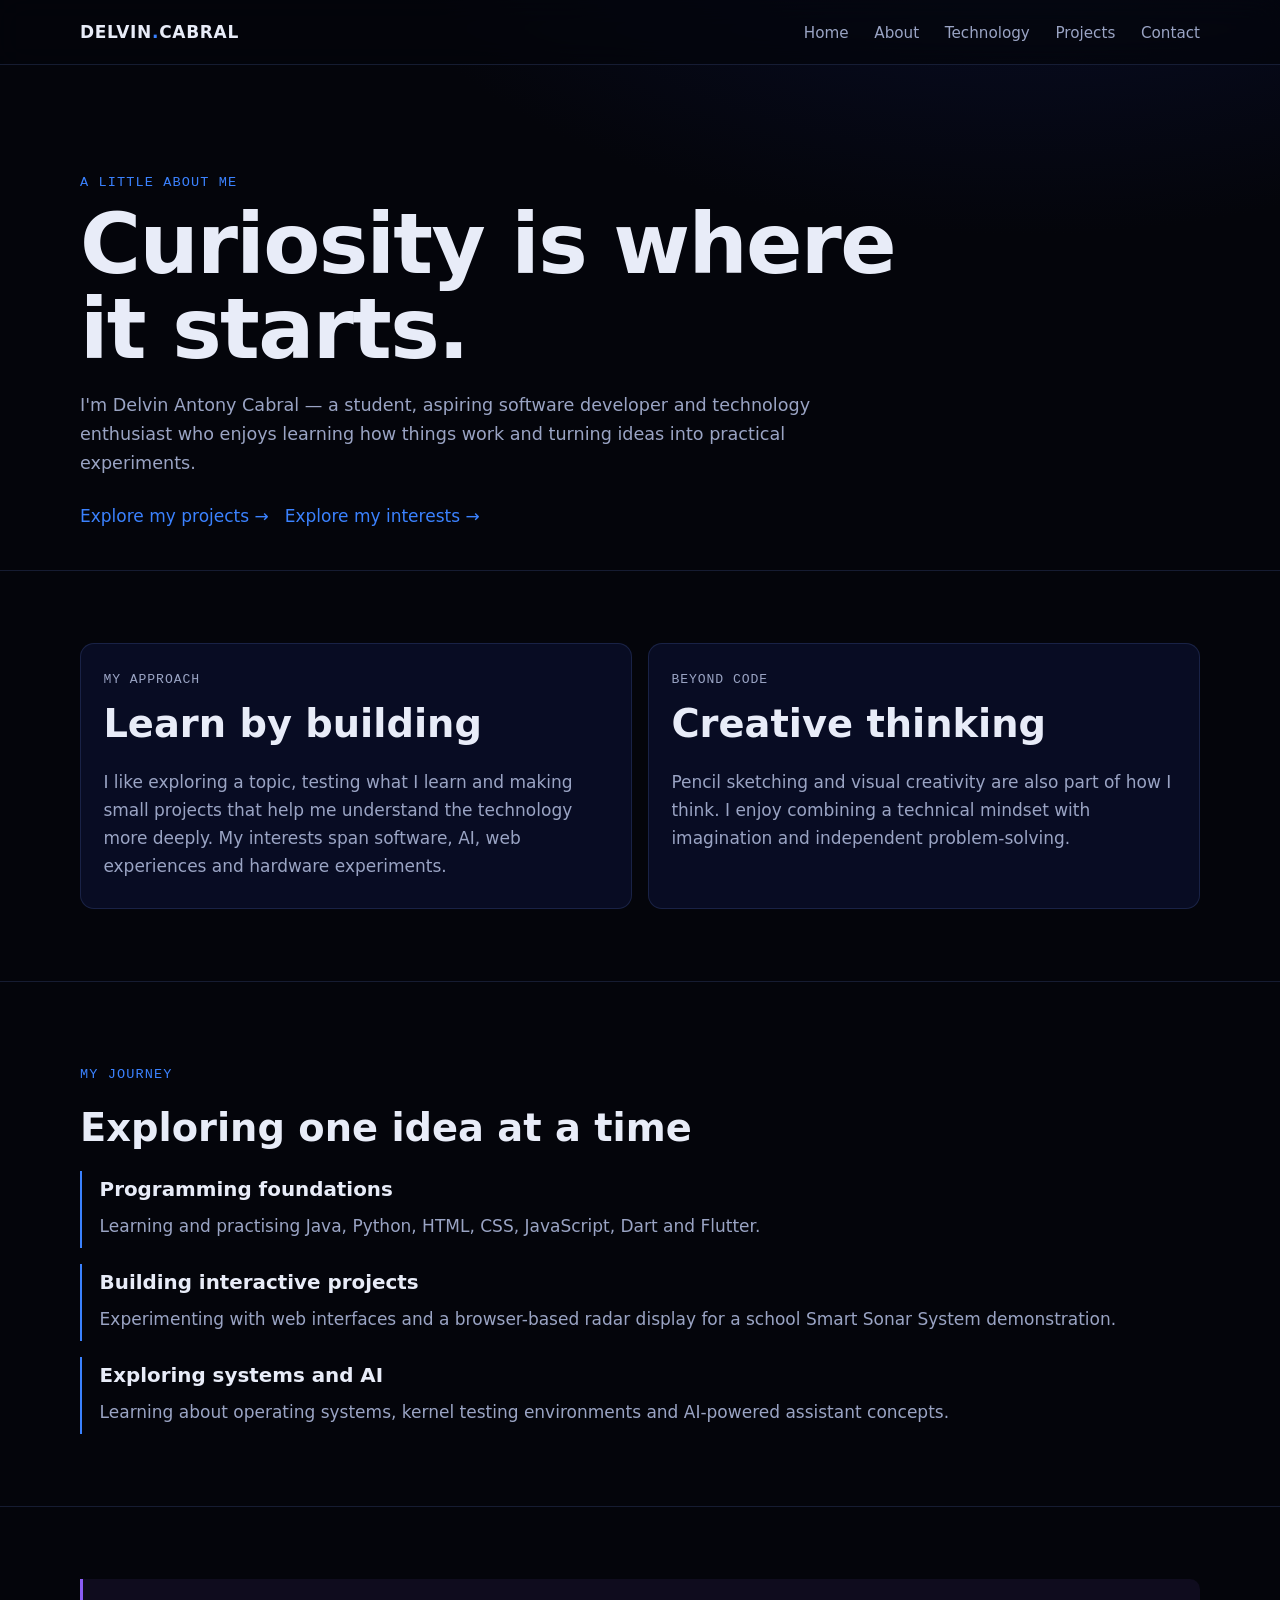
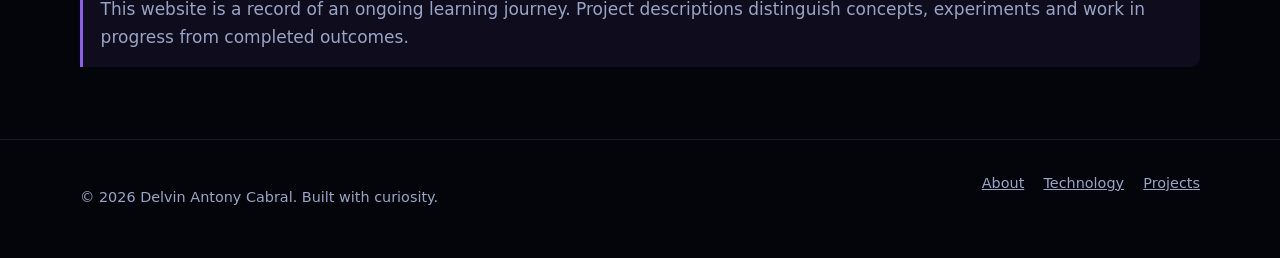
==== about.html @ 674fdb1e "Add files via upload" ====
<!DOCTYPE html>
<html lang="en">
<head>
<meta charset="utf-8">
<meta name="viewport" content="width=device-width, initial-scale=1">
<title>About Delvin Antony Cabral | Personal Website</title>
<meta name="description" content="Learn about Delvin Antony Cabral, a student and aspiring software developer interested in technology, creative thinking and building projects.">
<!-- Replace this canonical URL with your final GitHub Pages URL. -->
<link rel="canonical" href="https://YOUR-USERNAME.github.io/delvin-personal-website/about-delvin-antony-cabral/">
<meta name="theme-color" content="#04050b">
<meta property="og:type" content="website">
<meta property="og:title" content="About Delvin Antony Cabral | Personal Website">
<meta property="og:description" content="Learn about Delvin Antony Cabral, a student and aspiring software developer interested in technology, creative thinking and building projects.">
<link rel="stylesheet" href="style.css">
<script type="application/ld+json">
{"@context":"https://schema.org","@type":"Person","name":"Delvin Antony Cabral","url":"https://YOUR-USERNAME.github.io/delvin-personal-website/","jobTitle":"Aspiring Software Developer","description":"Student and technology enthusiast exploring software development, AI, web development and engineering."}
</script>
</head>
<body>
<a class="skip" href="#main">Skip to content</a>
<header class="nav">
  <nav class="wrap" aria-label="Main">
    <a class="brand" href="index.html">DELVIN<span>.</span>CABRAL</a>
    <button class="menu-btn" aria-expanded="false" aria-controls="nav-list">Menu</button>
    <ul id="nav-list">
      <li><a class="link" href="index.html">Home</a></li>
      <li><a class="link" href="about.html">About</a></li>
      <li><a class="link" href="technology.html">Technology</a></li>
      <li><a class="link" href="projects.html">Projects</a></li>
      <li><a class="link" href="index.html#contact">Contact</a></li>
    </ul>
  </nav>
</header>
<main id="main">

<section class="page-hero">
  <div class="wrap">
    <p class="eyebrow">A little about me</p>
    <h1>Curiosity is where it starts.</h1>
    <p class="page-lead">I'm Delvin Antony Cabral — a student, aspiring software developer and technology enthusiast who enjoys learning how things work and turning ideas into practical experiments.</p>
    <div class="page-nav"><a href="projects.html">Explore my projects →</a><a href="technology.html">Explore my interests →</a></div>
  </div>
</section>
<section class="content-section">
  <div class="wrap grid">
    <article class="panel">
      <p class="kicker">My approach</p>
      <h2>Learn by building</h2>
      <p>I like exploring a topic, testing what I learn and making small projects that help me understand the technology more deeply. My interests span software, AI, web experiences and hardware experiments.</p>
    </article>
    <article class="panel">
      <p class="kicker">Beyond code</p>
      <h2>Creative thinking</h2>
      <p>Pencil sketching and visual creativity are also part of how I think. I enjoy combining a technical mindset with imagination and independent problem-solving.</p>
    </article>
  </div>
</section>
<section class="content-section">
  <div class="wrap">
    <p class="eyebrow">My journey</p>
    <h2>Exploring one idea at a time</h2>
    <div class="timeline">
      <div class="timeline-item"><h3>Programming foundations</h3><p>Learning and practising Java, Python, HTML, CSS, JavaScript, Dart and Flutter.</p></div>
      <div class="timeline-item"><h3>Building interactive projects</h3><p>Experimenting with web interfaces and a browser-based radar display for a school Smart Sonar System demonstration.</p></div>
      <div class="timeline-item"><h3>Exploring systems and AI</h3><p>Learning about operating systems, kernel testing environments and AI-powered assistant concepts.</p></div>
    </div>
  </div>
</section>
<section class="content-section">
  <div class="wrap">
    <div class="note">This website is a record of an ongoing learning journey. Project descriptions distinguish concepts, experiments and work in progress from completed outcomes.</div>
  </div>
</section>

</main>
<footer class="footer">
  <div class="wrap">
    <p>&copy; <span id="year">2026</span> Delvin Antony Cabral. Built with curiosity.</p>
    <ul>
      <li><a href="about.html">About</a></li>
      <li><a href="technology.html">Technology</a></li>
      <li><a href="projects.html">Projects</a></li>
    </ul>
  </div>
</footer>
<script src="script.js"></script>
</body>
</html>
---- style.css ----
/* Delvin Antony Cabral — design system (Stage 1) */
:root{
  --bg:#04050b; --navy:#0a1030; --navy-2:#0e1740;
  --blue:#3b82ff; --violet:#8b5cf6;
  --text:#e8ecf8; --muted:#9aa4c4; --line:rgba(120,150,255,.16);
  --glass:rgba(14,23,64,.45);
  --font:"Inter","Segoe UI",system-ui,-apple-system,Roboto,Helvetica,Arial,sans-serif;
  --mono:ui-monospace,"SF Mono",Consolas,monospace;
  --maxw:1120px; --radius:14px;
  --fs-body:1.0625rem; --fs-h1:clamp(2.4rem,7.5vw,5.2rem); --fs-h2:clamp(1.6rem,4vw,2.4rem);
}
*,*::before,*::after{box-sizing:border-box}
html{scroll-behavior:smooth;-webkit-text-size-adjust:100%}
body{margin:0;background:radial-gradient(1200px 700px at 80% -10%,var(--navy) 0%,var(--bg) 60%);background-color:var(--bg);color:var(--text);font:var(--fs-body)/1.65 var(--font);min-height:100vh}
a{color:inherit}
:focus-visible{outline:2px solid var(--blue);outline-offset:3px;border-radius:4px}
.skip{position:absolute;left:-999px;top:8px;background:var(--blue);color:#fff;padding:.5rem 1rem;border-radius:8px;z-index:100}
.skip:focus{left:8px}
.wrap{width:min(100% - 2.5rem,var(--maxw));margin-inline:auto}

/* Navigation */
.nav{position:sticky;top:0;z-index:50;backdrop-filter:blur(14px);background:rgba(4,5,11,.7);border-bottom:1px solid var(--line)}
.nav .wrap{display:flex;align-items:center;justify-content:space-between;height:64px}
.brand{font-weight:700;letter-spacing:.04em;text-decoration:none}
.brand span{color:var(--blue)}
.nav ul{display:flex;gap:1.6rem;list-style:none;margin:0;padding:0}
.nav a.link{text-decoration:none;color:var(--muted);font-size:.95rem;transition:color .2s}
.nav a.link:hover,.nav a[aria-current="page"]{color:var(--text)}
.nav a[aria-current="page"]{border-bottom:2px solid var(--blue);padding-bottom:4px}
.menu-btn{display:none;background:none;border:1px solid var(--line);color:var(--text);border-radius:10px;padding:.5rem .8rem;font:inherit;cursor:pointer}
@media(max-width:760px){
  .menu-btn{display:block}
  .nav ul{position:absolute;inset:64px 0 auto 0;flex-direction:column;gap:0;background:rgba(4,5,11,.97);border-bottom:1px solid var(--line);display:none}
  .nav ul.open{display:flex}
  .nav li a{display:block;padding:1rem 1.25rem}
}

/* Hero */
.hero{position:relative;overflow:hidden;padding:clamp(4rem,12vw,9rem) 0 clamp(3rem,8vw,6rem)}
.hero canvas{position:absolute;right:-8%;top:50%;transform:translateY(-50%);width:min(760px,95vw);aspect-ratio:2/1;opacity:.9;pointer-events:none}
.hero .inner{position:relative;max-width:700px}
.hero .hello{color:var(--blue);font-family:var(--mono);font-size:.9rem;margin:0 0 1rem}
h1{font-size:var(--fs-h1);line-height:1.02;margin:0 0 1.2rem;letter-spacing:-.02em;font-weight:800}
h1 .l2{background:linear-gradient(90deg,var(--blue),var(--violet));-webkit-background-clip:text;background-clip:text;color:transparent}
.tagline{font-size:1.35rem;font-weight:600;margin:0 0 1rem}
.intro{color:var(--muted);max-width:60ch;margin:0 0 2rem}
.actions{display:flex;flex-wrap:wrap;gap:.9rem}
.btn{display:inline-block;padding:.85rem 1.5rem;border-radius:999px;text-decoration:none;font-weight:600;border:1px solid var(--line);transition:transform .2s,box-shadow .2s,border-color .2s}
.btn.primary{background:linear-gradient(135deg,var(--blue),var(--violet));border-color:transparent;box-shadow:0 0 28px rgba(59,130,255,.35)}
.btn:hover{transform:translateY(-2px);border-color:var(--blue)}
.socials{display:flex;gap:1rem;list-style:none;padding:0;margin:2rem 0 0}
.socials a{color:var(--muted);text-decoration:none;font-size:.95rem;border-bottom:1px solid var(--line)}
.socials a:hover{color:var(--text)}

/* Load sequence (the one orchestrated moment) */
.reveal{opacity:0;transform:translateY(16px);animation:rise .8s cubic-bezier(.2,.7,.2,1) forwards}
.reveal:nth-child(2){animation-delay:.12s}.reveal:nth-child(3){animation-delay:.24s}
.reveal:nth-child(4){animation-delay:.36s}.reveal:nth-child(5){animation-delay:.48s}.reveal:nth-child(6){animation-delay:.6s}
@keyframes rise{to{opacity:1;transform:none}}

/* Identity statement */
.statement{padding:clamp(3rem,8vw,5rem) 0;border-top:1px solid var(--line)}
.statement p{font-size:clamp(1.4rem,3.6vw,2.2rem);line-height:1.3;max-width:26ch;margin:0;font-weight:600}
.statement small{display:block;margin-top:1rem;color:var(--muted);font-size:.95rem}

/* Areas */
.areas{padding:2rem 0 clamp(3rem,8vw,6rem)}
h2{font-size:var(--fs-h2);margin:0 0 .5rem}
.sub{color:var(--muted);margin:0 0 2rem;max-width:58ch}
.grid{display:grid;gap:1rem;grid-template-columns:repeat(auto-fit,minmax(250px,1fr))}
.card{display:block;text-decoration:none;padding:1.4rem;border-radius:var(--radius);background:var(--glass);border:1px solid var(--line);backdrop-filter:blur(8px);transition:border-color .25s,box-shadow .25s}
.card:hover{border-color:var(--blue);box-shadow:0 0 30px rgba(59,130,255,.18)}
.card h3{margin:0 0 .4rem;font-size:1.1rem}
.card p{margin:0;color:var(--muted);font-size:.95rem}
.card.creative{border-color:rgba(139,92,246,.4);background:rgba(139,92,246,.08)}

/* Footer */
.footer{border-top:1px solid var(--line);padding:2rem 0;color:var(--muted);font-size:.9rem}
.footer .wrap{display:flex;flex-wrap:wrap;gap:1rem;justify-content:space-between}
.footer ul{display:flex;gap:1.2rem;list-style:none;margin:0;padding:0}

@media(max-width:760px){.hero canvas{opacity:.35;right:-30%}}
@media(prefers-reduced-motion:reduce){
  html{scroll-behavior:auto}
  .reveal{animation:none;opacity:1;transform:none}
  *{transition:none!important}
}


/* Inner pages and reusable content components */
.page-hero{padding:clamp(3.5rem,9vw,6rem) 0 2.5rem;border-bottom:1px solid var(--line)}
.eyebrow{color:var(--blue);font: .85rem var(--mono);letter-spacing:.08em;text-transform:uppercase}
.page-hero h1{max-width:900px;margin:.6rem 0 1rem}
.page-lead{max-width:68ch;color:var(--muted);font-size:1.1rem}
.content-section{padding:clamp(2.5rem,6vw,4.5rem) 0}
.content-section + .content-section{border-top:1px solid var(--line)}
.content-section h2{margin-bottom:.75rem}
.prose{max-width:75ch;color:var(--muted)}
.prose p{margin:.8rem 0}
.kicker{font: .82rem var(--mono);color:var(--blue);letter-spacing:.07em;text-transform:uppercase}
.panel{padding:1.4rem;border:1px solid var(--line);border-radius:var(--radius);background:var(--glass)}
.panel h3{margin:.2rem 0 .55rem}
.panel p{color:var(--muted);margin:.35rem 0}
.panel ul{color:var(--muted);padding-left:1.2rem}
.tag-list{display:flex;flex-wrap:wrap;gap:.55rem;margin:1rem 0 0;padding:0;list-style:none}
.tag-list li{border:1px solid var(--line);border-radius:999px;padding:.35rem .75rem;color:var(--muted);font-size:.88rem}
.status{display:inline-block;border:1px solid var(--line);border-radius:999px;padding:.22rem .65rem;color:var(--muted);font-size:.78rem}
.project-card{display:flex;flex-direction:column;gap:.75rem;min-height:100%}
.project-card .project-meta{margin-top:auto}
.project-card .project-meta a{color:var(--blue);text-decoration:none}
.project-card .project-meta a:hover{text-decoration:underline}
.timeline{display:grid;gap:1rem}
.timeline-item{border-left:2px solid var(--blue);padding:.2rem 0 .5rem 1.1rem}
.timeline-item h3{margin:0 0 .3rem}
.timeline-item p{margin:0;color:var(--muted)}
.note{padding:1rem 1.1rem;border-left:3px solid var(--violet);background:rgba(139,92,246,.08);color:var(--muted);border-radius:0 10px 10px 0}
.contact-links{display:flex;flex-wrap:wrap;gap:1rem}
.contact-links a{color:var(--blue)}
.page-nav{display:flex;gap:1rem;flex-wrap:wrap;margin-top:1.5rem}
.page-nav a{color:var(--blue);text-decoration:none}
.page-nav a:hover{text-decoration:underline}
@media(max-width:760px){
  .page-hero{padding-top:3rem}
  .page-lead{font-size:1rem}
}
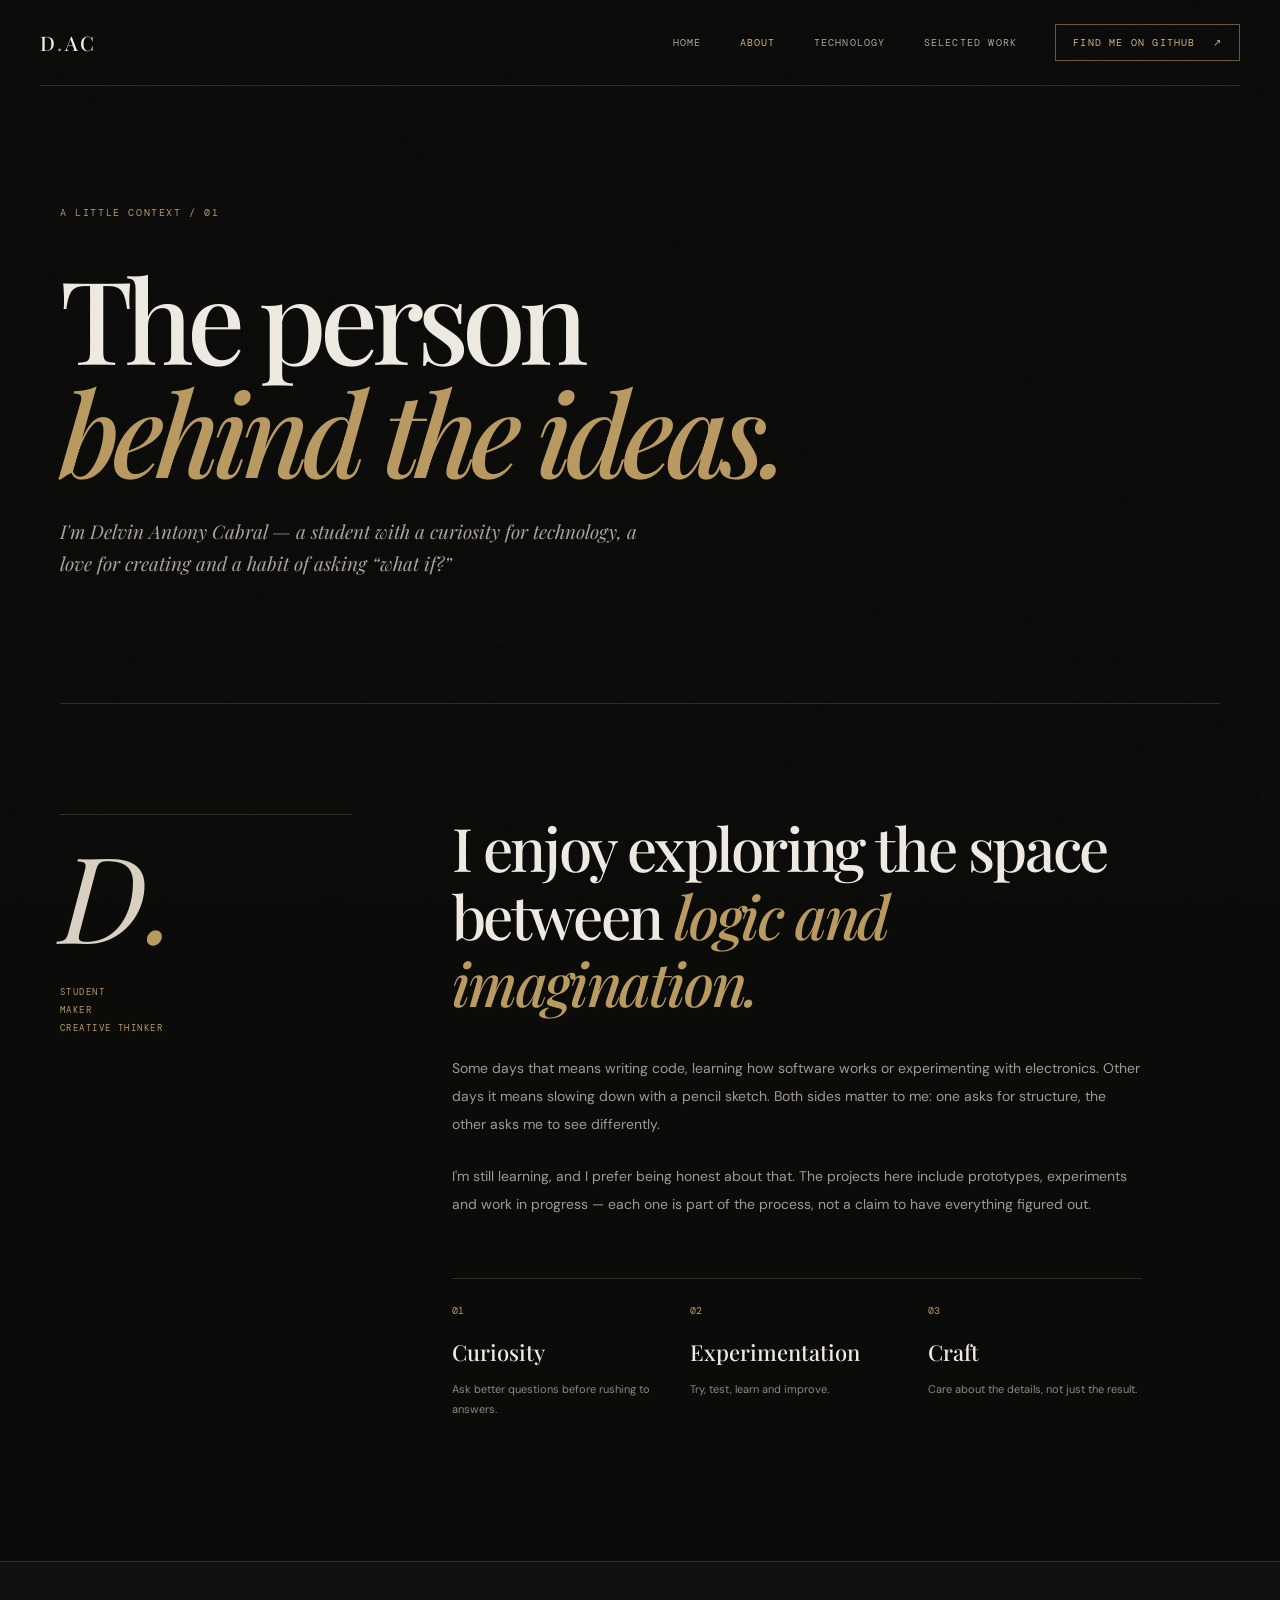
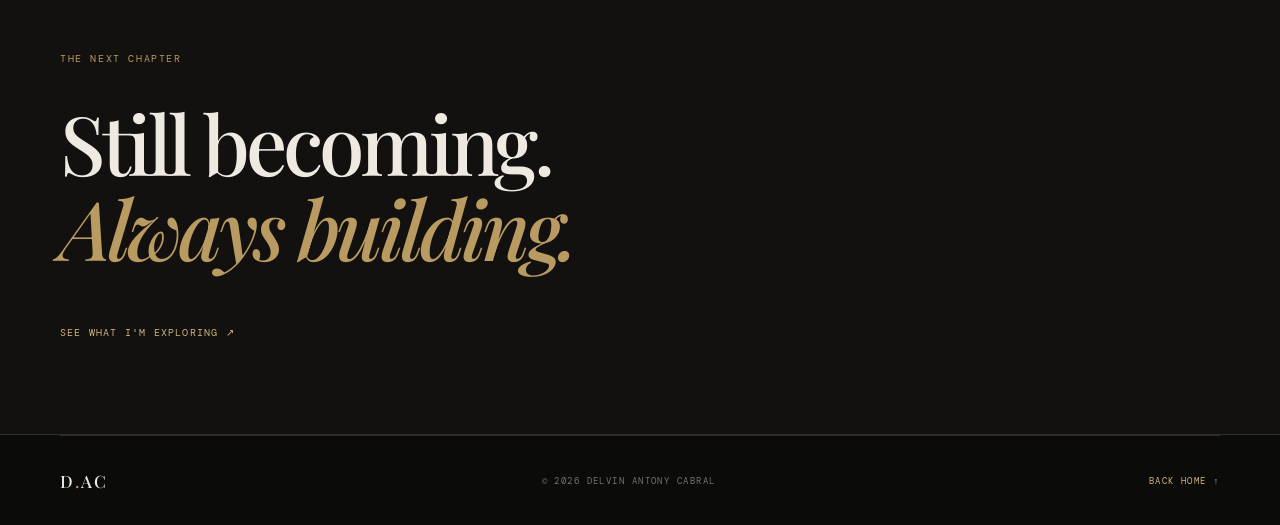
==== commit 1ddfd9e4: "Add files via upload" ====
--- a/about.html
+++ b/about.html
@@ -1,88 +1,7 @@
-<!DOCTYPE html>
-<html lang="en">
-<head>
-<meta charset="utf-8">
-<meta name="viewport" content="width=device-width, initial-scale=1">
-<title>About Delvin Antony Cabral | Personal Website</title>
-<meta name="description" content="Learn about Delvin Antony Cabral, a student and aspiring software developer interested in technology, creative thinking and building projects.">
-<!-- Replace this canonical URL with your final GitHub Pages URL. -->
-<link rel="canonical" href="https://YOUR-USERNAME.github.io/delvin-personal-website/about-delvin-antony-cabral/">
-<meta name="theme-color" content="#04050b">
-<meta property="og:type" content="website">
-<meta property="og:title" content="About Delvin Antony Cabral | Personal Website">
-<meta property="og:description" content="Learn about Delvin Antony Cabral, a student and aspiring software developer interested in technology, creative thinking and building projects.">
-<link rel="stylesheet" href="style.css">
-<script type="application/ld+json">
-{"@context":"https://schema.org","@type":"Person","name":"Delvin Antony Cabral","url":"https://YOUR-USERNAME.github.io/delvin-personal-website/","jobTitle":"Aspiring Software Developer","description":"Student and technology enthusiast exploring software development, AI, web development and engineering."}
-</script>
-</head>
-<body>
-<a class="skip" href="#main">Skip to content</a>
-<header class="nav">
-  <nav class="wrap" aria-label="Main">
-    <a class="brand" href="index.html">DELVIN<span>.</span>CABRAL</a>
-    <button class="menu-btn" aria-expanded="false" aria-controls="nav-list">Menu</button>
-    <ul id="nav-list">
-      <li><a class="link" href="index.html">Home</a></li>
-      <li><a class="link" href="about.html">About</a></li>
-      <li><a class="link" href="technology.html">Technology</a></li>
-      <li><a class="link" href="projects.html">Projects</a></li>
-      <li><a class="link" href="index.html#contact">Contact</a></li>
-    </ul>
-  </nav>
-</header>
-<main id="main">
-
-<section class="page-hero">
-  <div class="wrap">
-    <p class="eyebrow">A little about me</p>
-    <h1>Curiosity is where it starts.</h1>
-    <p class="page-lead">I'm Delvin Antony Cabral — a student, aspiring software developer and technology enthusiast who enjoys learning how things work and turning ideas into practical experiments.</p>
-    <div class="page-nav"><a href="projects.html">Explore my projects →</a><a href="technology.html">Explore my interests →</a></div>
-  </div>
-</section>
-<section class="content-section">
-  <div class="wrap grid">
-    <article class="panel">
-      <p class="kicker">My approach</p>
-      <h2>Learn by building</h2>
-      <p>I like exploring a topic, testing what I learn and making small projects that help me understand the technology more deeply. My interests span software, AI, web experiences and hardware experiments.</p>
-    </article>
-    <article class="panel">
-      <p class="kicker">Beyond code</p>
-      <h2>Creative thinking</h2>
-      <p>Pencil sketching and visual creativity are also part of how I think. I enjoy combining a technical mindset with imagination and independent problem-solving.</p>
-    </article>
-  </div>
-</section>
-<section class="content-section">
-  <div class="wrap">
-    <p class="eyebrow">My journey</p>
-    <h2>Exploring one idea at a time</h2>
-    <div class="timeline">
-      <div class="timeline-item"><h3>Programming foundations</h3><p>Learning and practising Java, Python, HTML, CSS, JavaScript, Dart and Flutter.</p></div>
-      <div class="timeline-item"><h3>Building interactive projects</h3><p>Experimenting with web interfaces and a browser-based radar display for a school Smart Sonar System demonstration.</p></div>
-      <div class="timeline-item"><h3>Exploring systems and AI</h3><p>Learning about operating systems, kernel testing environments and AI-powered assistant concepts.</p></div>
-    </div>
-  </div>
-</section>
-<section class="content-section">
-  <div class="wrap">
-    <div class="note">This website is a record of an ongoing learning journey. Project descriptions distinguish concepts, experiments and work in progress from completed outcomes.</div>
-  </div>
-</section>
-
-</main>
-<footer class="footer">
-  <div class="wrap">
-    <p>&copy; <span id="year">2026</span> Delvin Antony Cabral. Built with curiosity.</p>
-    <ul>
-      <li><a href="about.html">About</a></li>
-      <li><a href="technology.html">Technology</a></li>
-      <li><a href="projects.html">Projects</a></li>
-    </ul>
-  </div>
-</footer>
-<script src="script.js"></script>
-</body>
-</html>
+<!doctype html>
+<html lang="en"><head><meta charset="utf-8"><meta name="viewport" content="width=device-width, initial-scale=1"><title>About — Delvin Antony Cabral</title><meta name="description" content="Get to know Delvin Antony Cabral: a student, creative thinker and technology enthusiast."><meta name="theme-color" content="#0b0b0a"><link rel="canonical" href="https://delvinantonycabral.github.io/about.html"><link rel="preconnect" href="https://fonts.googleapis.com"><link rel="preconnect" href="https://fonts.gstatic.com" crossorigin><link href="https://fonts.googleapis.com/css2?family=DM+Mono:wght@400;500&family=DM+Sans:wght@400;500;600;700&family=Playfair+Display:ital,wght@0,500;0,600;1,500;1,600&display=swap" rel="stylesheet"><link rel="stylesheet" href="style.css"></head>
+<body><div class="grain"></div><header class="site-header"><a class="wordmark" href="index.html">D<span>.</span>AC</a><button class="menu-toggle" aria-label="Open navigation" aria-expanded="false"><span></span><span></span></button><nav class="nav"><a href="index.html">Home</a><a class="active" href="about.html">About</a><a href="technology.html">Technology</a><a href="projects.html">Selected work</a><a class="nav-contact" href="https://github.com/delvinantonycabral" target="_blank" rel="noopener">Find me on GitHub <span>↗</span></a></nav></header>
+<main><section class="inner-hero wrap"><p class="section-label reveal">A LITTLE CONTEXT / 01</p><h1 class="inner-title reveal">The person<br><em>behind the ideas.</em></h1><p class="inner-lead reveal">I'm Delvin Antony Cabral — a student with a curiosity for technology, a love for creating and a habit of asking “what if?”</p></section>
+<section class="about-body wrap"><div class="about-aside reveal"><span class="about-monogram">D<span>.</span></span><p>STUDENT<br>MAKER<br>CREATIVE THINKER</p></div><div class="about-copy reveal"><p class="large-copy">I enjoy exploring the space between <em>logic and imagination.</em></p><p>Some days that means writing code, learning how software works or experimenting with electronics. Other days it means slowing down with a pencil sketch. Both sides matter to me: one asks for structure, the other asks me to see differently.</p><p>I'm still learning, and I prefer being honest about that. The projects here include prototypes, experiments and work in progress — each one is part of the process, not a claim to have everything figured out.</p><div class="about-values"><div><span>01</span><b>Curiosity</b><p>Ask better questions before rushing to answers.</p></div><div><span>02</span><b>Experimentation</b><p>Try, test, learn and improve.</p></div><div><span>03</span><b>Craft</b><p>Care about the details, not just the result.</p></div></div></div></section>
+<section class="about-end"><div class="wrap"><p class="section-label">THE NEXT CHAPTER</p><h2>Still becoming.<br><em>Always building.</em></h2><a class="arrow-link" href="projects.html">SEE WHAT I'M EXPLORING ↗</a></div></section></main>
+<footer class="footer wrap"><a class="wordmark" href="index.html">D<span>.</span>AC</a><span>© <span id="year"></span> DELVIN ANTONY CABRAL</span><a href="index.html">BACK HOME ↑</a></footer><script src="script.js"></script></body></html>
--- a/style.css
+++ b/style.css
@@ -1,125 +1,8 @@
-/* Delvin Antony Cabral — design system (Stage 1) */
-:root{
-  --bg:#04050b; --navy:#0a1030; --navy-2:#0e1740;
-  --blue:#3b82ff; --violet:#8b5cf6;
-  --text:#e8ecf8; --muted:#9aa4c4; --line:rgba(120,150,255,.16);
-  --glass:rgba(14,23,64,.45);
-  --font:"Inter","Segoe UI",system-ui,-apple-system,Roboto,Helvetica,Arial,sans-serif;
-  --mono:ui-monospace,"SF Mono",Consolas,monospace;
-  --maxw:1120px; --radius:14px;
-  --fs-body:1.0625rem; --fs-h1:clamp(2.4rem,7.5vw,5.2rem); --fs-h2:clamp(1.6rem,4vw,2.4rem);
-}
-*,*::before,*::after{box-sizing:border-box}
-html{scroll-behavior:smooth;-webkit-text-size-adjust:100%}
-body{margin:0;background:radial-gradient(1200px 700px at 80% -10%,var(--navy) 0%,var(--bg) 60%);background-color:var(--bg);color:var(--text);font:var(--fs-body)/1.65 var(--font);min-height:100vh}
-a{color:inherit}
-:focus-visible{outline:2px solid var(--blue);outline-offset:3px;border-radius:4px}
-.skip{position:absolute;left:-999px;top:8px;background:var(--blue);color:#fff;padding:.5rem 1rem;border-radius:8px;z-index:100}
-.skip:focus{left:8px}
-.wrap{width:min(100% - 2.5rem,var(--maxw));margin-inline:auto}
-
-/* Navigation */
-.nav{position:sticky;top:0;z-index:50;backdrop-filter:blur(14px);background:rgba(4,5,11,.7);border-bottom:1px solid var(--line)}
-.nav .wrap{display:flex;align-items:center;justify-content:space-between;height:64px}
-.brand{font-weight:700;letter-spacing:.04em;text-decoration:none}
-.brand span{color:var(--blue)}
-.nav ul{display:flex;gap:1.6rem;list-style:none;margin:0;padding:0}
-.nav a.link{text-decoration:none;color:var(--muted);font-size:.95rem;transition:color .2s}
-.nav a.link:hover,.nav a[aria-current="page"]{color:var(--text)}
-.nav a[aria-current="page"]{border-bottom:2px solid var(--blue);padding-bottom:4px}
-.menu-btn{display:none;background:none;border:1px solid var(--line);color:var(--text);border-radius:10px;padding:.5rem .8rem;font:inherit;cursor:pointer}
-@media(max-width:760px){
-  .menu-btn{display:block}
-  .nav ul{position:absolute;inset:64px 0 auto 0;flex-direction:column;gap:0;background:rgba(4,5,11,.97);border-bottom:1px solid var(--line);display:none}
-  .nav ul.open{display:flex}
-  .nav li a{display:block;padding:1rem 1.25rem}
-}
-
-/* Hero */
-.hero{position:relative;overflow:hidden;padding:clamp(4rem,12vw,9rem) 0 clamp(3rem,8vw,6rem)}
-.hero canvas{position:absolute;right:-8%;top:50%;transform:translateY(-50%);width:min(760px,95vw);aspect-ratio:2/1;opacity:.9;pointer-events:none}
-.hero .inner{position:relative;max-width:700px}
-.hero .hello{color:var(--blue);font-family:var(--mono);font-size:.9rem;margin:0 0 1rem}
-h1{font-size:var(--fs-h1);line-height:1.02;margin:0 0 1.2rem;letter-spacing:-.02em;font-weight:800}
-h1 .l2{background:linear-gradient(90deg,var(--blue),var(--violet));-webkit-background-clip:text;background-clip:text;color:transparent}
-.tagline{font-size:1.35rem;font-weight:600;margin:0 0 1rem}
-.intro{color:var(--muted);max-width:60ch;margin:0 0 2rem}
-.actions{display:flex;flex-wrap:wrap;gap:.9rem}
-.btn{display:inline-block;padding:.85rem 1.5rem;border-radius:999px;text-decoration:none;font-weight:600;border:1px solid var(--line);transition:transform .2s,box-shadow .2s,border-color .2s}
-.btn.primary{background:linear-gradient(135deg,var(--blue),var(--violet));border-color:transparent;box-shadow:0 0 28px rgba(59,130,255,.35)}
-.btn:hover{transform:translateY(-2px);border-color:var(--blue)}
-.socials{display:flex;gap:1rem;list-style:none;padding:0;margin:2rem 0 0}
-.socials a{color:var(--muted);text-decoration:none;font-size:.95rem;border-bottom:1px solid var(--line)}
-.socials a:hover{color:var(--text)}
-
-/* Load sequence (the one orchestrated moment) */
-.reveal{opacity:0;transform:translateY(16px);animation:rise .8s cubic-bezier(.2,.7,.2,1) forwards}
-.reveal:nth-child(2){animation-delay:.12s}.reveal:nth-child(3){animation-delay:.24s}
-.reveal:nth-child(4){animation-delay:.36s}.reveal:nth-child(5){animation-delay:.48s}.reveal:nth-child(6){animation-delay:.6s}
-@keyframes rise{to{opacity:1;transform:none}}
-
-/* Identity statement */
-.statement{padding:clamp(3rem,8vw,5rem) 0;border-top:1px solid var(--line)}
-.statement p{font-size:clamp(1.4rem,3.6vw,2.2rem);line-height:1.3;max-width:26ch;margin:0;font-weight:600}
-.statement small{display:block;margin-top:1rem;color:var(--muted);font-size:.95rem}
-
-/* Areas */
-.areas{padding:2rem 0 clamp(3rem,8vw,6rem)}
-h2{font-size:var(--fs-h2);margin:0 0 .5rem}
-.sub{color:var(--muted);margin:0 0 2rem;max-width:58ch}
-.grid{display:grid;gap:1rem;grid-template-columns:repeat(auto-fit,minmax(250px,1fr))}
-.card{display:block;text-decoration:none;padding:1.4rem;border-radius:var(--radius);background:var(--glass);border:1px solid var(--line);backdrop-filter:blur(8px);transition:border-color .25s,box-shadow .25s}
-.card:hover{border-color:var(--blue);box-shadow:0 0 30px rgba(59,130,255,.18)}
-.card h3{margin:0 0 .4rem;font-size:1.1rem}
-.card p{margin:0;color:var(--muted);font-size:.95rem}
-.card.creative{border-color:rgba(139,92,246,.4);background:rgba(139,92,246,.08)}
-
-/* Footer */
-.footer{border-top:1px solid var(--line);padding:2rem 0;color:var(--muted);font-size:.9rem}
-.footer .wrap{display:flex;flex-wrap:wrap;gap:1rem;justify-content:space-between}
-.footer ul{display:flex;gap:1.2rem;list-style:none;margin:0;padding:0}
-
-@media(max-width:760px){.hero canvas{opacity:.35;right:-30%}}
-@media(prefers-reduced-motion:reduce){
-  html{scroll-behavior:auto}
-  .reveal{animation:none;opacity:1;transform:none}
-  *{transition:none!important}
-}
-
-
-/* Inner pages and reusable content components */
-.page-hero{padding:clamp(3.5rem,9vw,6rem) 0 2.5rem;border-bottom:1px solid var(--line)}
-.eyebrow{color:var(--blue);font: .85rem var(--mono);letter-spacing:.08em;text-transform:uppercase}
-.page-hero h1{max-width:900px;margin:.6rem 0 1rem}
-.page-lead{max-width:68ch;color:var(--muted);font-size:1.1rem}
-.content-section{padding:clamp(2.5rem,6vw,4.5rem) 0}
-.content-section + .content-section{border-top:1px solid var(--line)}
-.content-section h2{margin-bottom:.75rem}
-.prose{max-width:75ch;color:var(--muted)}
-.prose p{margin:.8rem 0}
-.kicker{font: .82rem var(--mono);color:var(--blue);letter-spacing:.07em;text-transform:uppercase}
-.panel{padding:1.4rem;border:1px solid var(--line);border-radius:var(--radius);background:var(--glass)}
-.panel h3{margin:.2rem 0 .55rem}
-.panel p{color:var(--muted);margin:.35rem 0}
-.panel ul{color:var(--muted);padding-left:1.2rem}
-.tag-list{display:flex;flex-wrap:wrap;gap:.55rem;margin:1rem 0 0;padding:0;list-style:none}
-.tag-list li{border:1px solid var(--line);border-radius:999px;padding:.35rem .75rem;color:var(--muted);font-size:.88rem}
-.status{display:inline-block;border:1px solid var(--line);border-radius:999px;padding:.22rem .65rem;color:var(--muted);font-size:.78rem}
-.project-card{display:flex;flex-direction:column;gap:.75rem;min-height:100%}
-.project-card .project-meta{margin-top:auto}
-.project-card .project-meta a{color:var(--blue);text-decoration:none}
-.project-card .project-meta a:hover{text-decoration:underline}
-.timeline{display:grid;gap:1rem}
-.timeline-item{border-left:2px solid var(--blue);padding:.2rem 0 .5rem 1.1rem}
-.timeline-item h3{margin:0 0 .3rem}
-.timeline-item p{margin:0;color:var(--muted)}
-.note{padding:1rem 1.1rem;border-left:3px solid var(--violet);background:rgba(139,92,246,.08);color:var(--muted);border-radius:0 10px 10px 0}
-.contact-links{display:flex;flex-wrap:wrap;gap:1rem}
-.contact-links a{color:var(--blue)}
-.page-nav{display:flex;gap:1rem;flex-wrap:wrap;margin-top:1.5rem}
-.page-nav a{color:var(--blue);text-decoration:none}
-.page-nav a:hover{text-decoration:underline}
-@media(max-width:760px){
-  .page-hero{padding-top:3rem}
-  .page-lead{font-size:1rem}
-}
+/* DELVIN — editorial portfolio system */
+:root{--bg:#0b0b0a;--panel:#11110f;--panel2:#171613;--text:#eeeae2;--muted:#8d8980;--gold:#b99a61;--gold2:#d0b47c;--line:rgba(224,210,181,.16);--serif:"Playfair Display",Georgia,serif;--sans:"DM Sans",Arial,sans-serif;--mono:"DM Mono",monospace}
+*{box-sizing:border-box}html{scroll-behavior:smooth;scroll-padding-top:90px}body{margin:0;background:var(--bg);color:var(--text);font-family:var(--sans);font-size:15px;line-height:1.7;overflow-x:hidden}a{color:inherit;text-decoration:none}button{font:inherit}.grain{position:fixed;inset:0;z-index:10;pointer-events:none;opacity:.035;background-image:url("data:image/svg+xml,%3Csvg viewBox='0 0 180 180' xmlns='http://www.w3.org/2000/svg'%3E%3Cfilter id='n'%3E%3CfeTurbulence type='fractalNoise' baseFrequency='.9' numOctaves='3' stitchTiles='stitch'/%3E%3C/filter%3E%3Crect width='100%25' height='100%25' filter='url(%23n)' opacity='.5'/%3E%3C/svg%3E")}.wrap{width:min(1160px,calc(100% - 80px));margin-inline:auto}.site-header{height:86px;width:min(1320px,calc(100% - 80px));margin:auto;display:flex;align-items:center;justify-content:space-between;border-bottom:1px solid var(--line);position:relative;z-index:20}.wordmark{font:500 20px var(--serif);letter-spacing:.12em}.wordmark span{color:var(--gold)}.nav{display:flex;align-items:center;gap:38px}.nav a{font:10px var(--mono);letter-spacing:.12em;text-transform:uppercase;color:#aaa69e;transition:color .25s}.nav a:hover,.nav a.active{color:var(--gold2)}.nav .nav-contact{border:1px solid rgba(185,154,97,.55);padding:11px 17px;color:var(--gold2)}.nav-contact span{margin-left:10px}.menu-toggle{display:none;background:none;border:0;color:var(--text)}.hero{min-height:710px;padding-top:70px;position:relative}.hero:before{content:"";position:absolute;right:4%;top:110px;width:420px;height:420px;border:1px solid rgba(185,154,97,.12);border-radius:50%;box-shadow:0 0 0 48px rgba(185,154,97,.018),0 0 0 100px rgba(185,154,97,.012);pointer-events:none}.hero:after{content:"";position:absolute;right:22%;top:120px;width:1px;height:430px;background:linear-gradient(transparent,var(--line),transparent);transform:rotate(39deg);pointer-events:none}.hero-meta,.section-label,.project-number,.detail-top,.visual-top,.manifesto-foot,.footer,.tech-num,.sonar-label,.sonar-coords,.ideas-index{font:10px var(--mono);letter-spacing:.16em;color:var(--gold);text-transform:uppercase}.hero-meta{display:flex;align-items:center;gap:14px}.eyebrow-line{width:42px;height:1px;background:var(--gold)}.meta-year{margin-left:auto;color:#68645d}.hero-title-wrap{position:relative;z-index:1;margin-top:80px}.hero-kicker{font:italic 18px var(--serif);color:#aaa49a;margin:0 0 16px 7px}.hero-title{font:500 clamp(74px,10vw,142px)/.91 var(--serif);letter-spacing:-.065em;margin:0;max-width:900px}.hero-title em,.inner-title em,.statement-copy em,.section-heading h2 em,.manifesto-quote em,.contact-strip h2 em,.about-end h2 em{color:var(--gold);font-weight:500}.title-comma{color:var(--gold)}.hero-side-note{position:absolute;right:4%;bottom:8px;display:flex;gap:14px;align-items:flex-start}.hero-side-note p{font:9px/1.8 var(--mono);letter-spacing:.13em;color:#aaa69e}.side-rule{width:28px;height:1px;background:var(--gold);margin-top:8px}.hero-bottom{display:flex;align-items:flex-end;justify-content:space-between;max-width:780px;margin-top:62px;position:relative;z-index:2}.hero-intro{max-width:490px;color:#aaa69e;font-size:15px;line-height:1.9}.hero-intro strong{color:var(--text);font-weight:500}.round-link{width:116px;height:116px;border:1px solid rgba(185,154,97,.65);border-radius:50%;display:flex;flex-direction:column;align-items:center;justify-content:center;font:9px/1.7 var(--mono);letter-spacing:.1em;color:var(--gold2);transition:background .3s,transform .3s}.round-link b{font-size:20px;font-weight:400}.round-link:hover{background:rgba(185,154,97,.1);transform:rotate(-8deg)}.hero-index{position:absolute;bottom:34px;left:0;display:flex;align-items:center;gap:13px;color:#6e6a62;font:9px var(--mono);letter-spacing:.14em}.hero-index span:first-child{color:var(--gold)}.index-line{height:1px;width:55px;background:var(--line)}.statement-section{background:#10100e;border-block:1px solid var(--line);padding:100px 0}.statement-grid{display:grid;grid-template-columns:1fr 2.3fr 1fr;gap:40px;align-items:start}.section-label{margin:0;color:var(--gold)}.statement-copy p{font:500 clamp(34px,5vw,66px)/1.12 var(--serif);letter-spacing:-.035em;margin:0}.statement-copy .muted-statement{color:#77736c;margin-top:10px}.statement-note{font-size:12px;color:var(--muted);max-width:210px;margin:8px 0}.work-section{padding-top:130px;padding-bottom:130px}.section-heading{display:flex;justify-content:space-between;align-items:flex-end;margin-bottom:68px}.section-heading h2,.contact-strip h2{font:500 clamp(44px,6vw,76px)/1.04 var(--serif);letter-spacing:-.045em;margin:22px 0 0}.text-link,.arrow-link{font:10px var(--mono);letter-spacing:.12em;color:var(--gold2)}.text-link span,.arrow-link span{font-size:16px;margin-left:12px}.project-feature{display:grid;grid-template-columns:1.35fr .65fr;gap:72px;align-items:center;margin:0 0 110px}.project-feature.reverse{grid-template-columns:.65fr 1.35fr}.project-feature.reverse .project-visual{order:2}.project-feature.reverse .project-info{order:1}.project-visual{height:390px;position:relative;display:block;overflow:hidden;background:#141411;border:1px solid rgba(185,154,97,.2)}.visual-top{position:absolute;top:24px;left:25px;right:25px;display:flex;justify-content:space-between;font-size:9px;color:#9b8a69}.terminal-art{position:absolute;width:68%;max-width:490px;left:16%;top:26%;background:#0b0c0b;border:1px solid rgba(185,154,97,.3);box-shadow:0 25px 90px #0008;transform:rotate(-3deg)}.terminal-bar{height:34px;border-bottom:1px solid #302a20;display:flex;align-items:center;gap:6px;padding:0 12px}.terminal-bar i{width:6px;height:6px;background:#71634a;border-radius:50%}.terminal-bar span{font:9px var(--mono);color:#777;margin-left:8px}.terminal-content{padding:22px 25px 28px;font:12px/2.1 var(--mono);color:#c7c0b1}.terminal-content b,.terminal-gold{color:var(--gold2)}.terminal-dim{color:#69675f}.visual-caption{position:absolute;bottom:22px;left:25px;color:#77736b;font:italic 12px var(--serif)}.project-info{max-width:360px}.project-number{font-size:9px;color:#8b7958}.project-info h3,.detail-text h2{font:500 52px/1 var(--serif);letter-spacing:-.04em;margin:19px 0}.project-info h3 span,.detail-text h2 span{font-style:italic;color:var(--gold)}.project-info>p:not(.project-number),.detail-text>p{color:#9d9990;font-size:13px;line-height:1.9}.arrow-link{display:inline-block;margin-top:20px}.visual-sonar{background:radial-gradient(ellipse at 50% 52%,#282419 0,#14130f 42%,#0d0d0c 78%)}.sonar-orbit{position:absolute;border:1px solid rgba(185,154,97,.28);border-radius:50%;aspect-ratio:1;left:50%;top:52%;transform:translate(-50%,-50%)}.orbit-one{width:210px}.orbit-two{width:340px}.sonar-sweep{position:absolute;width:170px;height:170px;left:50%;top:52%;transform-origin:0 0;transform:rotate(-40deg);background:conic-gradient(from 0deg,transparent 0 82%,rgba(185,154,97,.4) 100%);clip-path:polygon(0 0,100% 0,0 100%)}.sonar-dot{position:absolute;width:7px;height:7px;border-radius:50%;background:var(--gold2);left:66%;top:39%;box-shadow:0 0 18px var(--gold)}.sonar-cross{position:absolute;left:50%;top:52%;color:var(--gold);font-size:20px;transform:translate(-50%,-50%)}.sonar-label{position:absolute;top:25px;left:25px;font-size:9px}.sonar-coords{position:absolute;right:25px;bottom:28px;text-align:right;font-size:8px;line-height:1.9;color:#8e836b}.visual-ideas{background:radial-gradient(ellipse at 70% 45%,#28231a,#11110f 65%)}.ideas-word{position:absolute;left:13%;top:22%;font:500 clamp(48px,6vw,78px)/.95 var(--serif);letter-spacing:-.06em}.ideas-word em{color:var(--gold)}.ideas-orbit{position:absolute;width:230px;height:230px;border:1px solid rgba(185,154,97,.35);border-radius:50%;right:13%;top:18%;box-shadow:0 0 0 25px rgba(185,154,97,.025),0 0 0 55px rgba(185,154,97,.018)}.ideas-index{position:absolute;right:24px;bottom:30px;text-align:right;color:#9b8b69;font-size:9px;line-height:1.8}.manifesto{background:#12110f;border-block:1px solid var(--line);padding:110px 0}.manifesto-inner{position:relative}.manifesto-quote{font:500 clamp(48px,8vw,100px)/1.05 var(--serif);letter-spacing:-.05em;margin:45px 0 70px}.manifesto-foot{display:flex;justify-content:space-between;color:#77736a;font-size:9px}.contact-strip{padding:115px 0;display:flex;align-items:center;justify-content:space-between}.contact-strip h2{font-size:clamp(43px,6vw,70px)}.contact-circle{width:135px;height:135px;border:1px solid var(--gold);border-radius:50%;display:flex;align-items:center;justify-content:center;flex-direction:column;font:10px/1.6 var(--mono);letter-spacing:.1em;color:var(--gold2);transition:transform .3s,background .3s}.contact-circle span{font-size:19px}.contact-circle:hover{transform:rotate(10deg);background:#b99a6112}.footer{min-height:90px;border-top:1px solid var(--line);display:flex;align-items:center;justify-content:space-between;color:#77736a;font-size:9px}.footer .wordmark{color:var(--text);font-size:17px}.footer a:last-child{color:var(--gold2)}
+/* Interior pages */.inner-hero{padding-top:120px;padding-bottom:105px;border-bottom:1px solid var(--line)}.inner-title{font:500 clamp(64px,9vw,116px)/.98 var(--serif);letter-spacing:-.06em;margin:42px 0 28px}.inner-lead{font:italic 19px/1.7 var(--serif);color:#aaa49a;max-width:590px}.about-body{display:grid;grid-template-columns:.55fr 1.45fr;gap:100px;padding-top:110px;padding-bottom:130px}.about-aside{border-top:1px solid var(--line);padding-top:25px}.about-monogram{font:italic 120px/.9 var(--serif);color:#d8d0c1}.about-monogram span{color:var(--gold)}.about-aside p{font:9px/2 var(--mono);letter-spacing:.16em;color:var(--gold);margin-top:30px}.about-copy{max-width:690px}.large-copy{font:500 clamp(36px,5vw,60px)/1.12 var(--serif);letter-spacing:-.04em;margin:0 0 38px}.large-copy em{color:var(--gold)}.about-copy>p:not(.large-copy){color:#a09b91;font-size:14px;line-height:2;margin-bottom:24px}.about-values{display:grid;grid-template-columns:repeat(3,1fr);gap:25px;margin-top:60px;border-top:1px solid var(--line);padding-top:25px}.about-values div span{display:block;color:var(--gold);font:10px var(--mono);margin-bottom:20px}.about-values b{font:500 22px var(--serif)}.about-values p{font-size:11px;color:var(--muted);line-height:1.8}.about-end{background:#12110f;padding:90px 0;border-block:1px solid var(--line)}.about-end h2{font:500 clamp(50px,7vw,82px)/1.04 var(--serif);letter-spacing:-.05em;margin:35px 0}.tech-list{padding-top:25px;padding-bottom:100px}.tech-row{display:grid;grid-template-columns:70px 1fr 1fr;gap:40px;padding:55px 0;border-bottom:1px solid var(--line);align-items:start}.tech-num{padding-top:9px}.tech-row h2{font:500 clamp(36px,4vw,54px)/1.05 var(--serif);letter-spacing:-.04em;margin:0}.tech-row h2 em{color:var(--gold)}.tech-row p{font-size:12px;color:#99948a;line-height:1.9;max-width:380px}.tech-tags{display:flex;flex-wrap:wrap;gap:8px;align-content:start}.tech-tags span{font:9px var(--mono);letter-spacing:.08em;color:#b7a783;border:1px solid rgba(185,154,97,.25);padding:8px 10px}.tech-note{border-top:1px solid var(--line);padding:35px 0 110px;display:grid;grid-template-columns:1fr 2fr;gap:40px}.tech-note p{max-width:650px;color:#a09b91;font:italic 19px/1.8 var(--serif);margin:0}.project-list{padding-top:20px;padding-bottom:100px}.detail-project{display:grid;grid-template-columns:1.1fr .9fr;gap:75px;padding:65px 0;border-bottom:1px solid var(--line);align-items:center}.detail-art{height:370px;position:relative;overflow:hidden;border:1px solid rgba(185,154,97,.2)}.detail-art .terminal-art{top:28%;width:78%;left:11%}.detail-top{display:flex;justify-content:space-between;gap:10px;font-size:9px}.status{color:#c4a76d}.status:before{content:"";display:inline-block;width:5px;height:5px;background:var(--gold);border-radius:50%;margin:0 8px 1px 0}.status.complete{color:#a5ad91}.status.complete:before{background:#a5ad91}.detail-text h2{font-size:48px}.detail-text .learning{border-left:1px solid var(--gold);padding-left:17px;margin-top:25px;font-size:12px}.detail-text .learning b{color:#d4c5a6;font-weight:500}.detail-text .tech-tags{margin-top:25px}.detail-text>p b{color:#ddd4c4;font-weight:500}
+.reveal{opacity:0;transform:translateY(22px);transition:opacity .8s ease,transform .8s cubic-bezier(.2,.7,.2,1)}.reveal.visible{opacity:1;transform:none}
+@media(max-width:800px){.wrap,.site-header{width:calc(100% - 42px)}.site-header{height:72px}.menu-toggle{display:flex;flex-direction:column;gap:6px;padding:12px}.menu-toggle span{width:23px;height:1px;background:var(--gold)}.nav{display:none;position:absolute;top:71px;left:-21px;right:-21px;background:#11110f;border-bottom:1px solid var(--line);padding:25px 22px 30px;flex-direction:column;align-items:flex-start;gap:22px}.nav.open{display:flex}.nav .nav-contact{margin-top:5px}.hero{min-height:690px;padding-top:48px}.hero:before{width:260px;height:260px;right:-10%;top:190px}.hero-title-wrap{margin-top:100px}.hero-title{font-size:clamp(65px,14vw,105px)}.hero-side-note{right:0;bottom:-80px}.hero-bottom{margin-top:80px;align-items:flex-start}.hero-intro{max-width:70%;font-size:13px}.round-link{width:88px;height:88px;font-size:8px;flex-shrink:0}.statement-section{padding:70px 0}.statement-grid{grid-template-columns:1fr;gap:30px}.statement-note{max-width:360px;margin-left:auto}.work-section{padding:85px 0}.section-heading{align-items:flex-start;gap:25px;flex-direction:column;margin-bottom:45px}.project-feature,.project-feature.reverse{grid-template-columns:1fr;gap:25px;margin-bottom:75px}.project-feature.reverse .project-visual,.project-feature.reverse .project-info{order:initial}.project-visual{height:300px}.project-info{max-width:600px}.project-info h3{font-size:44px}.manifesto{padding:80px 0}.manifesto-quote{margin:35px 0 55px}.contact-strip{padding:80px 0}.contact-circle{width:105px;height:105px;flex-shrink:0}.footer{gap:18px;flex-wrap:wrap;padding:22px 0}.inner-hero{padding-top:85px;padding-bottom:70px}.inner-title{font-size:clamp(57px,12vw,88px)}.about-body{grid-template-columns:1fr;gap:45px;padding-top:75px;padding-bottom:85px}.about-aside{display:flex;align-items:center;gap:30px}.about-monogram{font-size:80px}.about-aside p{margin:0}.about-values{gap:14px}.tech-row{grid-template-columns:35px 1fr;gap:20px;padding:38px 0}.tech-row .tech-tags{grid-column:2}.tech-note{grid-template-columns:1fr;gap:20px;padding-bottom:75px}.detail-project{grid-template-columns:1fr;gap:30px;padding:45px 0}.detail-art{height:300px}.detail-text h2{font-size:43px}}
+@media(max-width:460px){.hero{min-height:670px}.hero-meta{font-size:8px}.hero-title-wrap{margin-top:90px}.hero-title{font-size:64px}.hero-kicker{font-size:15px}.hero-side-note{display:none}.hero-bottom{margin-top:65px}.hero-intro{max-width:68%;font-size:12px}.round-link{width:82px;height:82px}.hero-index{bottom:24px}.section-heading h2,.contact-strip h2{font-size:48px}.project-visual{height:260px}.terminal-art{width:85%;left:7.5%}.terminal-content{padding:15px;font-size:10px}.manifesto-foot{font-size:7px;gap:15px}.contact-strip{gap:15px}.contact-circle{width:88px;height:88px;font-size:8px}.inner-title{font-size:56px}.about-values{grid-template-columns:1fr}.about-values div{display:grid;grid-template-columns:35px 1fr;gap:8px}.about-values div span{grid-row:span 2;margin:5px 0}.about-values p{margin:0}.detail-art{height:255px}}
+@media(prefers-reduced-motion:reduce){html{scroll-behavior:auto}.reveal{opacity:1;transform:none;transition:none}*{animation-duration:.01ms!important;transition-duration:.01ms!important}}
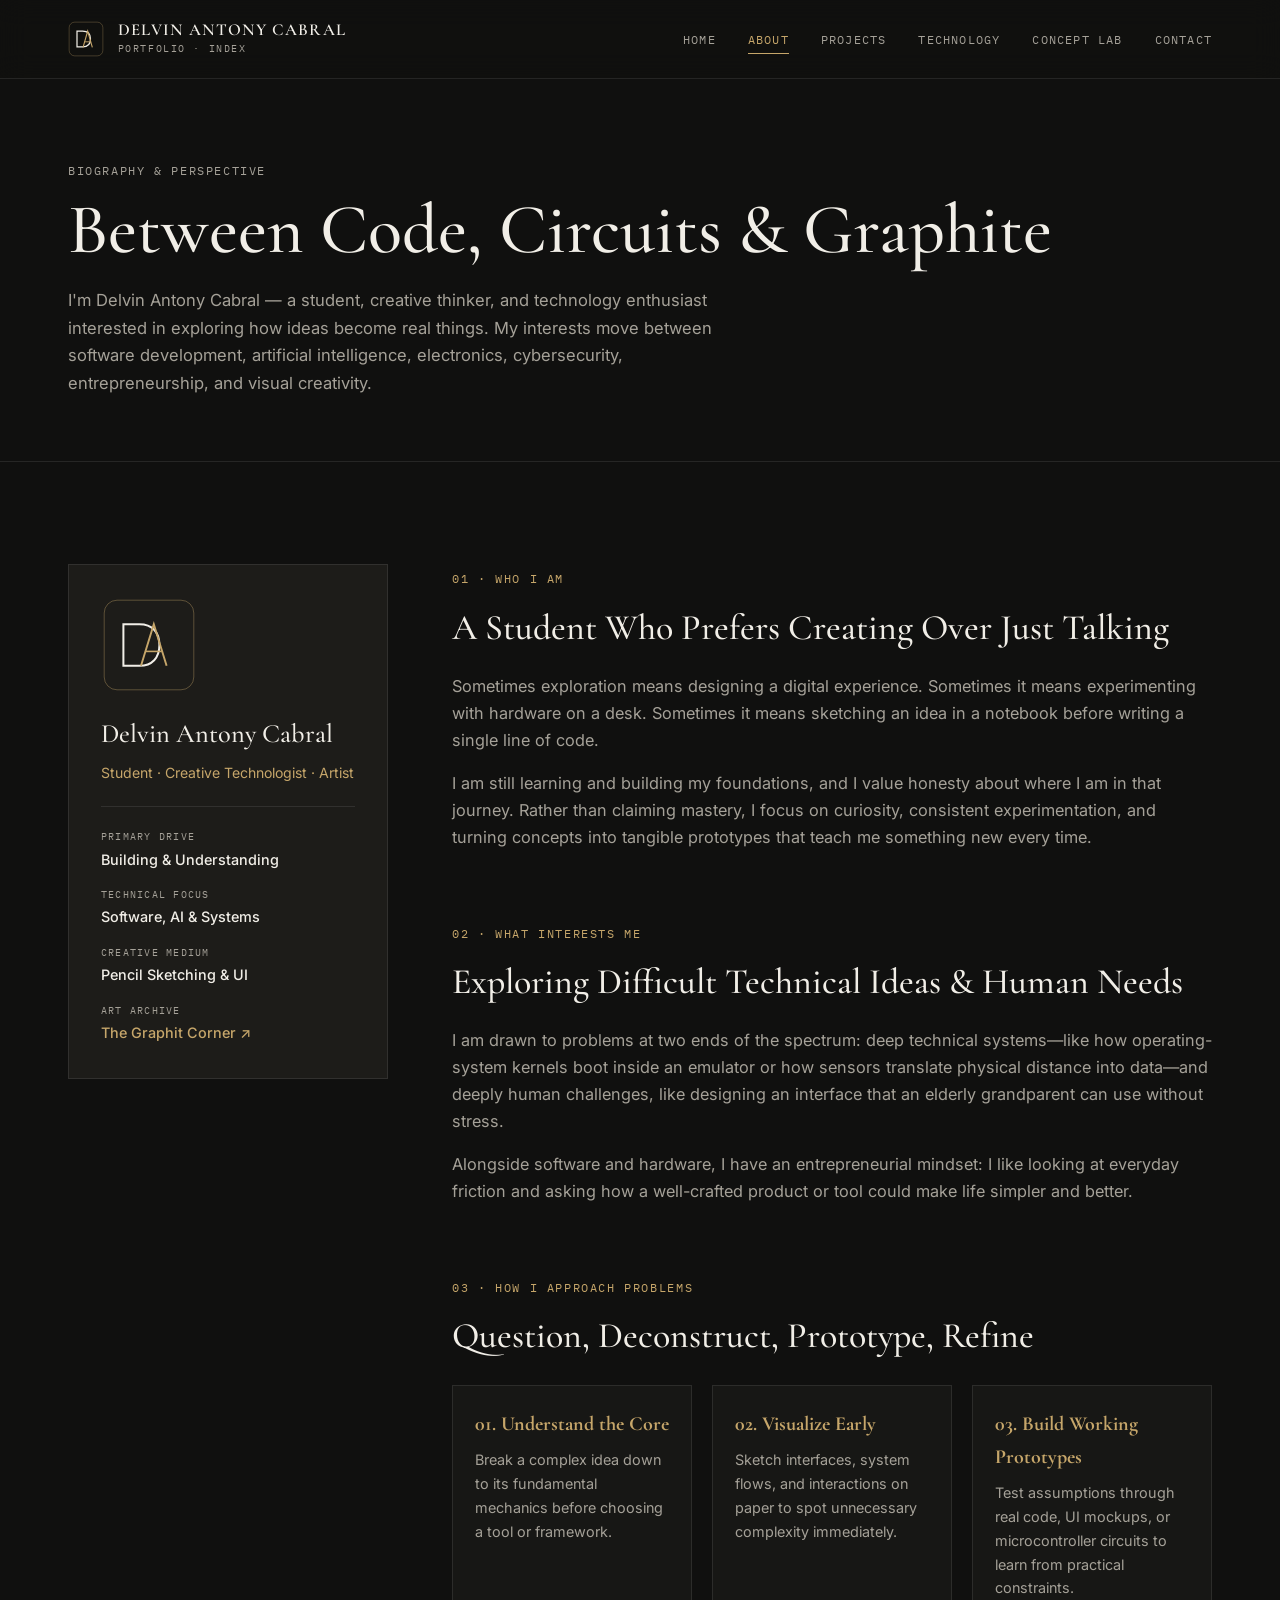
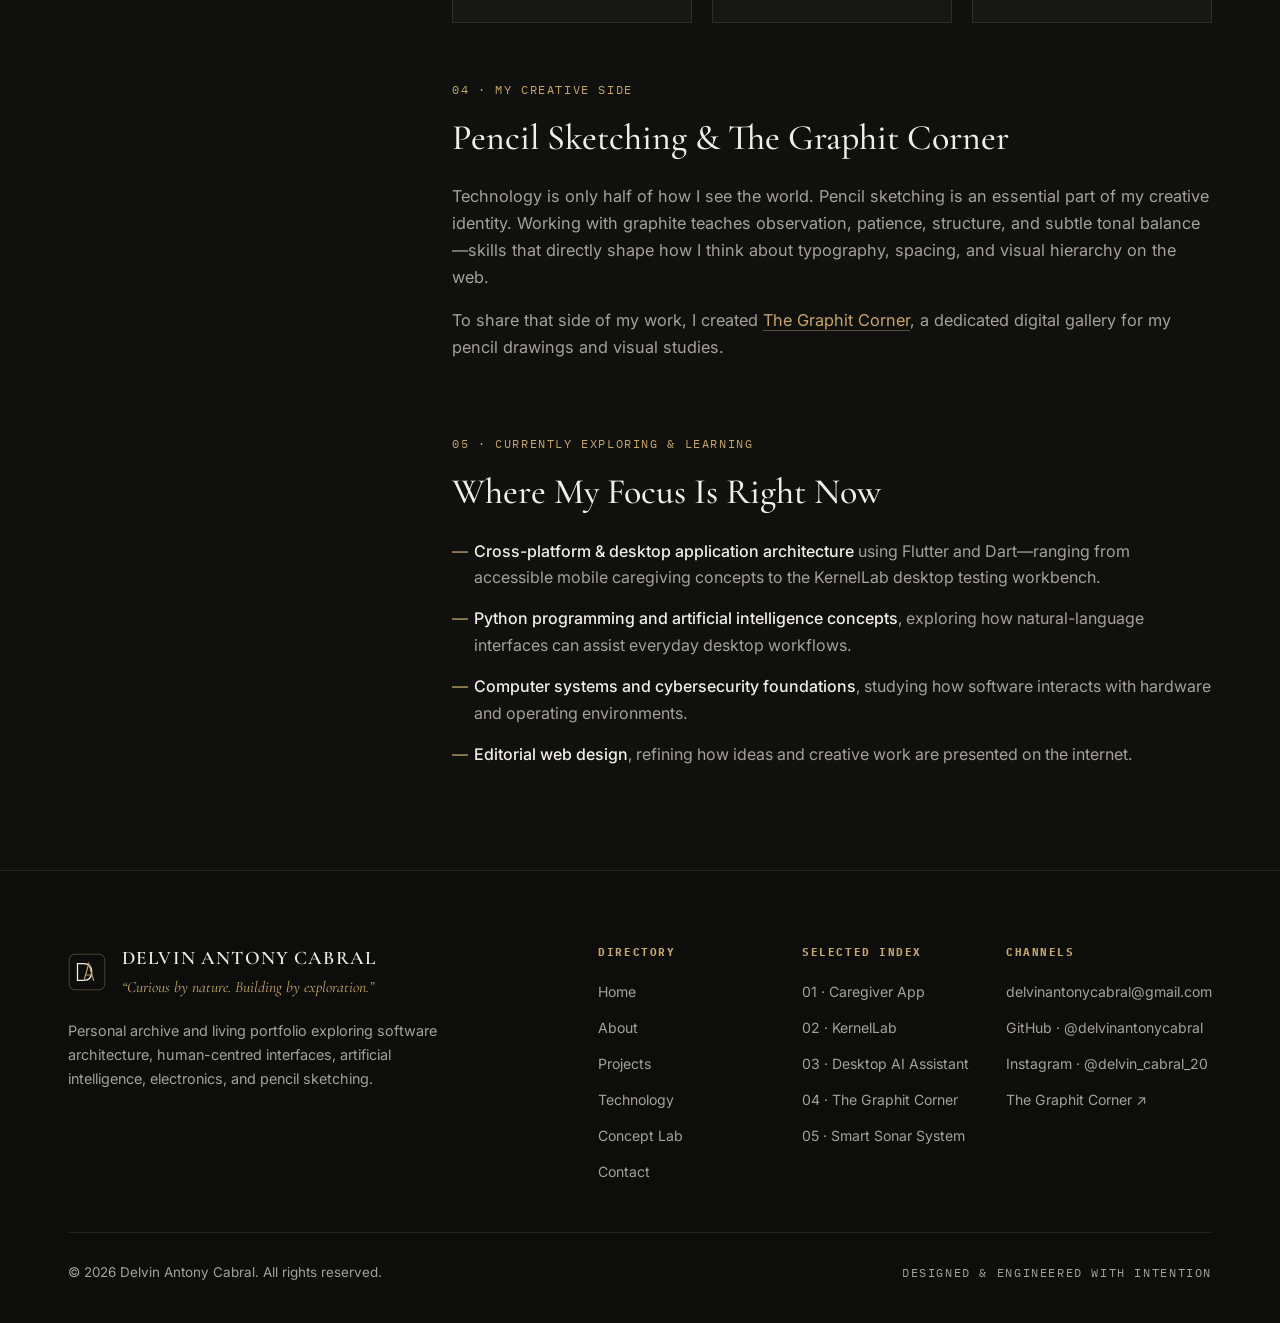
==== commit 78ab65e5: "Add files via upload" ====
--- a/about.html
+++ b/about.html
@@ -1,7 +1,275 @@
-<!doctype html>
-<html lang="en"><head><meta charset="utf-8"><meta name="viewport" content="width=device-width, initial-scale=1"><title>About — Delvin Antony Cabral</title><meta name="description" content="Get to know Delvin Antony Cabral: a student, creative thinker and technology enthusiast."><meta name="theme-color" content="#0b0b0a"><link rel="canonical" href="https://delvinantonycabral.github.io/about.html"><link rel="preconnect" href="https://fonts.googleapis.com"><link rel="preconnect" href="https://fonts.gstatic.com" crossorigin><link href="https://fonts.googleapis.com/css2?family=DM+Mono:wght@400;500&family=DM+Sans:wght@400;500;600;700&family=Playfair+Display:ital,wght@0,500;0,600;1,500;1,600&display=swap" rel="stylesheet"><link rel="stylesheet" href="style.css"></head>
-<body><div class="grain"></div><header class="site-header"><a class="wordmark" href="index.html">D<span>.</span>AC</a><button class="menu-toggle" aria-label="Open navigation" aria-expanded="false"><span></span><span></span></button><nav class="nav"><a href="index.html">Home</a><a class="active" href="about.html">About</a><a href="technology.html">Technology</a><a href="projects.html">Selected work</a><a class="nav-contact" href="https://github.com/delvinantonycabral" target="_blank" rel="noopener">Find me on GitHub <span>↗</span></a></nav></header>
-<main><section class="inner-hero wrap"><p class="section-label reveal">A LITTLE CONTEXT / 01</p><h1 class="inner-title reveal">The person<br><em>behind the ideas.</em></h1><p class="inner-lead reveal">I'm Delvin Antony Cabral — a student with a curiosity for technology, a love for creating and a habit of asking “what if?”</p></section>
-<section class="about-body wrap"><div class="about-aside reveal"><span class="about-monogram">D<span>.</span></span><p>STUDENT<br>MAKER<br>CREATIVE THINKER</p></div><div class="about-copy reveal"><p class="large-copy">I enjoy exploring the space between <em>logic and imagination.</em></p><p>Some days that means writing code, learning how software works or experimenting with electronics. Other days it means slowing down with a pencil sketch. Both sides matter to me: one asks for structure, the other asks me to see differently.</p><p>I'm still learning, and I prefer being honest about that. The projects here include prototypes, experiments and work in progress — each one is part of the process, not a claim to have everything figured out.</p><div class="about-values"><div><span>01</span><b>Curiosity</b><p>Ask better questions before rushing to answers.</p></div><div><span>02</span><b>Experimentation</b><p>Try, test, learn and improve.</p></div><div><span>03</span><b>Craft</b><p>Care about the details, not just the result.</p></div></div></div></section>
-<section class="about-end"><div class="wrap"><p class="section-label">THE NEXT CHAPTER</p><h2>Still becoming.<br><em>Always building.</em></h2><a class="arrow-link" href="projects.html">SEE WHAT I'M EXPLORING ↗</a></div></section></main>
-<footer class="footer wrap"><a class="wordmark" href="index.html">D<span>.</span>AC</a><span>© <span id="year"></span> DELVIN ANTONY CABRAL</span><a href="index.html">BACK HOME ↑</a></footer><script src="script.js"></script></body></html>+<!DOCTYPE html>
+<html lang="en">
+<head>
+  <meta charset="UTF-8">
+  <meta name="viewport" content="width=device-width, initial-scale=1.0">
+  <title>About — Delvin Antony Cabral | Story, Mindset & Creative Journey</title>
+  <meta name="description" content="Learn about Delvin Antony Cabral — student, creative technologist, builder, and pencil artist exploring software development, AI, electronics, and design.">
+  <meta name="author" content="Delvin Antony Cabral">
+  <meta name="robots" content="index, follow">
+  <link rel="canonical" href="https://delvinantonycabral.github.io/about.html">
+
+  <!-- Open Graph / Social -->
+  <meta property="og:type" content="website">
+  <meta property="og:site_name" content="Delvin Antony Cabral">
+  <meta property="og:title" content="About — Delvin Antony Cabral | Story, Mindset & Creative Journey">
+  <meta property="og:description" content="Learn about Delvin Antony Cabral — student, creative technologist, builder, and pencil artist exploring software development, AI, electronics, and design.">
+  <meta property="og:url" content="https://delvinantonycabral.github.io/about.html">
+  <meta property="og:image" content="https://delvinantonycabral.github.io/assets/images/og-preview.svg">
+
+  <!-- Twitter / X -->
+  <meta name="twitter:card" content="summary_large_image">
+  <meta name="twitter:title" content="About — Delvin Antony Cabral | Story, Mindset & Creative Journey">
+  <meta name="twitter:description" content="Learn about Delvin Antony Cabral — student, creative technologist, builder, and pencil artist exploring software development, AI, electronics, and design.">
+  <meta name="twitter:image" content="https://delvinantonycabral.github.io/assets/images/og-preview.svg">
+
+  <!-- Favicon -->
+  <link rel="icon" type="image/svg+xml" href="assets/icons/favicon.svg">
+
+  <!-- Fonts -->
+  <link rel="preconnect" href="https://fonts.googleapis.com">
+  <link rel="preconnect" href="https://fonts.gstatic.com" crossorigin>
+  <link href="https://fonts.googleapis.com/css2?family=Cormorant+Garamond:ital,wght@0,400;0,500;0,600;0,700;1,400;1,600&family=IBM+Plex+Mono:wght@400;500&family=Inter:wght@300;400;500;600&display=swap" rel="stylesheet">
+
+  <!-- Styles -->
+  <link rel="stylesheet" href="style.css">
+
+  <!-- Structured Data -->
+  <script type="application/ld+json">
+  {
+    "@context": "https://schema.org",
+    "@type": "AboutPage",
+    "name": "About Delvin Antony Cabral",
+    "url": "https://delvinantonycabral.github.io/about.html",
+    "mainEntity": {
+      "@type": "Person",
+      "name": "Delvin Antony Cabral",
+      "url": "https://delvinantonycabral.github.io/"
+    }
+  }
+  </script>
+</head>
+<body>
+  <a href="#main-content" class="skip-link">Skip to main content</a>
+  <header class="site-header" id="site-header">
+    <div class="container header-inner">
+      <a href="index.html" class="brand-mark" aria-label="Delvin Antony Cabral Home">
+        <svg class="brand-monogram" viewBox="0 0 64 64" width="36" height="36" aria-hidden="true">
+          <rect x="2" y="2" width="60" height="60" rx="10" fill="none" stroke="currentColor" stroke-width="1.5" stroke-opacity="0.35"/>
+          <path d="M16 18 H26 C35 18 40 23.5 40 32 C40 40.5 35 46 26 46 H16 Z" fill="none" stroke="#F1EEE7" stroke-width="2.2"/>
+          <path d="M27 46 L35 18 L43 46" fill="none" stroke="#C6A66A" stroke-width="2" stroke-linecap="square"/>
+          <line x1="29.8" y1="37" x2="40.2" y2="37" stroke="#C6A66A" stroke-width="1.6"/>
+        </svg>
+        <span class="brand-text">
+          <span class="brand-name">DELVIN ANTONY CABRAL</span>
+          <span class="brand-sub">PORTFOLIO · INDEX</span>
+        </span>
+      </a>
+
+      <nav class="desktop-nav" aria-label="Primary Navigation">
+        <ul>
+          <li><a href="index.html" class="nav-link">Home</a></li>
+          <li><a href="about.html" class="nav-link active">About</a></li>
+          <li><a href="projects.html" class="nav-link">Projects</a></li>
+          <li><a href="technology.html" class="nav-link">Technology</a></li>
+          <li><a href="concept-lab.html" class="nav-link">Concept Lab</a></li>
+          <li><a href="contact.html" class="nav-link">Contact</a></li>
+        </ul>
+      </nav>
+
+      <button class="menu-toggle" id="menu-toggle" aria-label="Open navigation menu" aria-expanded="false" aria-controls="mobile-drawer">
+        <span class="bar"></span>
+        <span class="bar"></span>
+      </button>
+    </div>
+  </header>
+
+  <div class="mobile-drawer" id="mobile-drawer" aria-hidden="true">
+    <div class="mobile-drawer-inner">
+      <div class="mobile-meta">NAVIGATION DIRECTORY</div>
+      <nav aria-label="Mobile Navigation">
+        <a href="index.html" class="mobile-link">Home</a>
+        <a href="about.html" class="mobile-link active">About</a>
+        <a href="projects.html" class="mobile-link">Projects</a>
+        <a href="technology.html" class="mobile-link">Technology</a>
+        <a href="concept-lab.html" class="mobile-link">Concept Lab</a>
+        <a href="contact.html" class="mobile-link">Contact</a>
+      </nav>
+      <div class="mobile-footer">
+        <p class="mono-label">DIRECT CONTACT</p>
+        <a href="mailto:delvinantonycabral@gmail.com" class="mobile-email">delvinantonycabral@gmail.com</a>
+      </div>
+    </div>
+  </div>
+
+  <main id="main-content">
+    <section class="page-hero">
+      <div class="container">
+        <span class="mono-label reveal">BIOGRAPHY &amp; PERSPECTIVE</span>
+        <h1 class="page-title reveal">Between Code, Circuits &amp; Graphite</h1>
+        <p class="page-intro reveal">
+          I'm Delvin Antony Cabral — a student, creative thinker, and technology enthusiast interested in exploring how ideas become real things. My interests move between software development, artificial intelligence, electronics, cybersecurity, entrepreneurship, and visual creativity.
+        </p>
+      </div>
+    </section>
+
+    <section class="section-block border-top">
+      <div class="container">
+        <div class="about-layout reveal">
+          <div class="about-sticky-col">
+            <div class="portrait-card">
+              <div class="portrait-monogram" aria-hidden="true">
+                <svg viewBox="0 0 120 120" width="96" height="96">
+                  <rect x="4" y="4" width="112" height="112" rx="16" fill="none" stroke="#C6A66A" stroke-opacity="0.4" stroke-width="1.2"/>
+                  <path d="M28 34 H48 C64 34 73 44 73 60 C73 76 64 86 48 86 H28 Z" fill="none" stroke="#F1EEE7" stroke-width="2.5"/>
+                  <path d="M50 86 L66 34 L82 86" fill="none" stroke="#C6A66A" stroke-width="2.4"/>
+                  <line x1="56" y1="68" x2="76" y2="68" stroke="#C6A66A" stroke-width="2"/>
+                </svg>
+              </div>
+              <h2 class="portrait-name">Delvin Antony Cabral</h2>
+              <p class="portrait-role">Student · Creative Technologist · Artist</p>
+              <div class="portrait-divider"></div>
+              <ul class="portrait-facts">
+                <li><span>PRIMARY DRIVE</span><strong>Building &amp; Understanding</strong></li>
+                <li><span>TECHNICAL FOCUS</span><strong>Software, AI &amp; Systems</strong></li>
+                <li><span>CREATIVE MEDIUM</span><strong>Pencil Sketching &amp; UI</strong></li>
+                <li><span>ART ARCHIVE</span><strong><a href="https://thegraphitcorner.github.io/" target="_blank" rel="noopener noreferrer">The Graphit Corner ↗</a></strong></li>
+              </ul>
+            </div>
+          </div>
+
+          <div class="about-narrative-col">
+            <article class="narrative-block">
+              <span class="mono-tag">01 · WHO I AM</span>
+              <h2>A Student Who Prefers Creating Over Just Talking</h2>
+              <p>
+                Sometimes exploration means designing a digital experience. Sometimes it means experimenting with hardware on a desk. Sometimes it means sketching an idea in a notebook before writing a single line of code.
+              </p>
+              <p>
+                I am still learning and building my foundations, and I value honesty about where I am in that journey. Rather than claiming mastery, I focus on curiosity, consistent experimentation, and turning concepts into tangible prototypes that teach me something new every time.
+              </p>
+            </article>
+
+            <article class="narrative-block">
+              <span class="mono-tag">02 · WHAT INTERESTS ME</span>
+              <h2>Exploring Difficult Technical Ideas &amp; Human Needs</h2>
+              <p>
+                I am drawn to problems at two ends of the spectrum: deep technical systems—like how operating-system kernels boot inside an emulator or how sensors translate physical distance into data—and deeply human challenges, like designing an interface that an elderly grandparent can use without stress.
+              </p>
+              <p>
+                Alongside software and hardware, I have an entrepreneurial mindset: I like looking at everyday friction and asking how a well-crafted product or tool could make life simpler and better.
+              </p>
+            </article>
+
+            <article class="narrative-block">
+              <span class="mono-tag">03 · HOW I APPROACH PROBLEMS</span>
+              <h2>Question, Deconstruct, Prototype, Refine</h2>
+              <div class="method-steps">
+                <div class="method-card">
+                  <strong>01. Understand the Core</strong>
+                  <p>Break a complex idea down to its fundamental mechanics before choosing a tool or framework.</p>
+                </div>
+                <div class="method-card">
+                  <strong>02. Visualize Early</strong>
+                  <p>Sketch interfaces, system flows, and interactions on paper to spot unnecessary complexity immediately.</p>
+                </div>
+                <div class="method-card">
+                  <strong>03. Build Working Prototypes</strong>
+                  <p>Test assumptions through real code, UI mockups, or microcontroller circuits to learn from practical constraints.</p>
+                </div>
+              </div>
+            </article>
+
+            <article class="narrative-block">
+              <span class="mono-tag">04 · MY CREATIVE SIDE</span>
+              <h2>Pencil Sketching &amp; The Graphit Corner</h2>
+              <p>
+                Technology is only half of how I see the world. Pencil sketching is an essential part of my creative identity. Working with graphite teaches observation, patience, structure, and subtle tonal balance—skills that directly shape how I think about typography, spacing, and visual hierarchy on the web.
+              </p>
+              <p>
+                To share that side of my work, I created <a href="https://thegraphitcorner.github.io/" target="_blank" rel="noopener noreferrer" class="inline-gold-link">The Graphit Corner</a>, a dedicated digital gallery for my pencil drawings and visual studies.
+              </p>
+            </article>
+
+            <article class="narrative-block">
+              <span class="mono-tag">05 · CURRENTLY EXPLORING &amp; LEARNING</span>
+              <h2>Where My Focus Is Right Now</h2>
+              <ul class="editorial-bullets">
+                <li><strong>Cross-platform &amp; desktop application architecture</strong> using Flutter and Dart—ranging from accessible mobile caregiving concepts to the KernelLab desktop testing workbench.</li>
+                <li><strong>Python programming and artificial intelligence concepts</strong>, exploring how natural-language interfaces can assist everyday desktop workflows.</li>
+                <li><strong>Computer systems and cybersecurity foundations</strong>, studying how software interacts with hardware and operating environments.</li>
+                <li><strong>Editorial web design</strong>, refining how ideas and creative work are presented on the internet.</li>
+              </ul>
+            </article>
+          </div>
+        </div>
+      </div>
+    </section>
+  </main>
+
+  <footer class="site-footer">
+    <div class="container">
+      <div class="footer-top">
+        <div class="footer-identity">
+          <div class="footer-brand-row">
+            <svg class="brand-monogram" viewBox="0 0 64 64" width="38" height="38" aria-hidden="true">
+              <rect x="2" y="2" width="60" height="60" rx="10" fill="none" stroke="#C6A66A" stroke-width="1.5" stroke-opacity="0.4"/>
+              <path d="M16 18 H26 C35 18 40 23.5 40 32 C40 40.5 35 46 26 46 H16 Z" fill="none" stroke="#F1EEE7" stroke-width="2.2"/>
+              <path d="M27 46 L35 18 L43 46" fill="none" stroke="#C6A66A" stroke-width="2" stroke-linecap="square"/>
+              <line x1="29.8" y1="37" x2="40.2" y2="37" stroke="#C6A66A" stroke-width="1.6"/>
+            </svg>
+            <div>
+              <p class="footer-name">DELVIN ANTONY CABRAL</p>
+              <p class="footer-tagline">“Curious by nature. Building by exploration.”</p>
+            </div>
+          </div>
+          <p class="footer-summary">
+            Personal archive and living portfolio exploring software architecture, human-centred interfaces, artificial intelligence, electronics, and pencil sketching.
+          </p>
+        </div>
+
+        <div class="footer-links-grid">
+          <div class="footer-col">
+            <h2 class="footer-heading">DIRECTORY</h2>
+            <ul>
+              <li><a href="index.html">Home</a></li>
+              <li><a href="about.html">About</a></li>
+              <li><a href="projects.html">Projects</a></li>
+              <li><a href="technology.html">Technology</a></li>
+              <li><a href="concept-lab.html">Concept Lab</a></li>
+              <li><a href="contact.html">Contact</a></li>
+            </ul>
+          </div>
+
+          <div class="footer-col">
+            <h2 class="footer-heading">SELECTED INDEX</h2>
+            <ul>
+              <li><a href="projects.html#caregiver-app">01 · Caregiver App</a></li>
+              <li><a href="projects.html#kernellab">02 · KernelLab</a></li>
+              <li><a href="projects.html#desktop-ai-assistant">03 · Desktop AI Assistant</a></li>
+              <li><a href="projects.html#websites-experiments">04 · The Graphit Corner</a></li>
+              <li><a href="projects.html#smart-sonar-system">05 · Smart Sonar System</a></li>
+            </ul>
+          </div>
+
+          <div class="footer-col">
+            <h2 class="footer-heading">CHANNELS</h2>
+            <ul>
+              <li><a href="mailto:delvinantonycabral@gmail.com">delvinantonycabral@gmail.com</a></li>
+              <li><a href="https://github.com/delvinantonycabral" target="_blank" rel="noopener noreferrer">GitHub · @delvinantonycabral</a></li>
+              <li><a href="https://www.instagram.com/delvin_cabral_20/" target="_blank" rel="noopener noreferrer">Instagram · @delvin_cabral_20</a></li>
+              <li><a href="https://thegraphitcorner.github.io/" target="_blank" rel="noopener noreferrer">The Graphit Corner ↗</a></li>
+            </ul>
+          </div>
+        </div>
+      </div>
+
+      <div class="footer-bottom">
+        <p>© <span id="current-year">2026</span> Delvin Antony Cabral. All rights reserved.</p>
+        <p class="mono-label">DESIGNED &amp; ENGINEERED WITH INTENTION</p>
+      </div>
+    </div>
+  </footer>
+  <script src="script.js"></script>
+</body>
+</html>
--- a/style.css
+++ b/style.css
@@ -1,8 +1,2182 @@
-/* DELVIN — editorial portfolio system */
-:root{--bg:#0b0b0a;--panel:#11110f;--panel2:#171613;--text:#eeeae2;--muted:#8d8980;--gold:#b99a61;--gold2:#d0b47c;--line:rgba(224,210,181,.16);--serif:"Playfair Display",Georgia,serif;--sans:"DM Sans",Arial,sans-serif;--mono:"DM Mono",monospace}
-*{box-sizing:border-box}html{scroll-behavior:smooth;scroll-padding-top:90px}body{margin:0;background:var(--bg);color:var(--text);font-family:var(--sans);font-size:15px;line-height:1.7;overflow-x:hidden}a{color:inherit;text-decoration:none}button{font:inherit}.grain{position:fixed;inset:0;z-index:10;pointer-events:none;opacity:.035;background-image:url("data:image/svg+xml,%3Csvg viewBox='0 0 180 180' xmlns='http://www.w3.org/2000/svg'%3E%3Cfilter id='n'%3E%3CfeTurbulence type='fractalNoise' baseFrequency='.9' numOctaves='3' stitchTiles='stitch'/%3E%3C/filter%3E%3Crect width='100%25' height='100%25' filter='url(%23n)' opacity='.5'/%3E%3C/svg%3E")}.wrap{width:min(1160px,calc(100% - 80px));margin-inline:auto}.site-header{height:86px;width:min(1320px,calc(100% - 80px));margin:auto;display:flex;align-items:center;justify-content:space-between;border-bottom:1px solid var(--line);position:relative;z-index:20}.wordmark{font:500 20px var(--serif);letter-spacing:.12em}.wordmark span{color:var(--gold)}.nav{display:flex;align-items:center;gap:38px}.nav a{font:10px var(--mono);letter-spacing:.12em;text-transform:uppercase;color:#aaa69e;transition:color .25s}.nav a:hover,.nav a.active{color:var(--gold2)}.nav .nav-contact{border:1px solid rgba(185,154,97,.55);padding:11px 17px;color:var(--gold2)}.nav-contact span{margin-left:10px}.menu-toggle{display:none;background:none;border:0;color:var(--text)}.hero{min-height:710px;padding-top:70px;position:relative}.hero:before{content:"";position:absolute;right:4%;top:110px;width:420px;height:420px;border:1px solid rgba(185,154,97,.12);border-radius:50%;box-shadow:0 0 0 48px rgba(185,154,97,.018),0 0 0 100px rgba(185,154,97,.012);pointer-events:none}.hero:after{content:"";position:absolute;right:22%;top:120px;width:1px;height:430px;background:linear-gradient(transparent,var(--line),transparent);transform:rotate(39deg);pointer-events:none}.hero-meta,.section-label,.project-number,.detail-top,.visual-top,.manifesto-foot,.footer,.tech-num,.sonar-label,.sonar-coords,.ideas-index{font:10px var(--mono);letter-spacing:.16em;color:var(--gold);text-transform:uppercase}.hero-meta{display:flex;align-items:center;gap:14px}.eyebrow-line{width:42px;height:1px;background:var(--gold)}.meta-year{margin-left:auto;color:#68645d}.hero-title-wrap{position:relative;z-index:1;margin-top:80px}.hero-kicker{font:italic 18px var(--serif);color:#aaa49a;margin:0 0 16px 7px}.hero-title{font:500 clamp(74px,10vw,142px)/.91 var(--serif);letter-spacing:-.065em;margin:0;max-width:900px}.hero-title em,.inner-title em,.statement-copy em,.section-heading h2 em,.manifesto-quote em,.contact-strip h2 em,.about-end h2 em{color:var(--gold);font-weight:500}.title-comma{color:var(--gold)}.hero-side-note{position:absolute;right:4%;bottom:8px;display:flex;gap:14px;align-items:flex-start}.hero-side-note p{font:9px/1.8 var(--mono);letter-spacing:.13em;color:#aaa69e}.side-rule{width:28px;height:1px;background:var(--gold);margin-top:8px}.hero-bottom{display:flex;align-items:flex-end;justify-content:space-between;max-width:780px;margin-top:62px;position:relative;z-index:2}.hero-intro{max-width:490px;color:#aaa69e;font-size:15px;line-height:1.9}.hero-intro strong{color:var(--text);font-weight:500}.round-link{width:116px;height:116px;border:1px solid rgba(185,154,97,.65);border-radius:50%;display:flex;flex-direction:column;align-items:center;justify-content:center;font:9px/1.7 var(--mono);letter-spacing:.1em;color:var(--gold2);transition:background .3s,transform .3s}.round-link b{font-size:20px;font-weight:400}.round-link:hover{background:rgba(185,154,97,.1);transform:rotate(-8deg)}.hero-index{position:absolute;bottom:34px;left:0;display:flex;align-items:center;gap:13px;color:#6e6a62;font:9px var(--mono);letter-spacing:.14em}.hero-index span:first-child{color:var(--gold)}.index-line{height:1px;width:55px;background:var(--line)}.statement-section{background:#10100e;border-block:1px solid var(--line);padding:100px 0}.statement-grid{display:grid;grid-template-columns:1fr 2.3fr 1fr;gap:40px;align-items:start}.section-label{margin:0;color:var(--gold)}.statement-copy p{font:500 clamp(34px,5vw,66px)/1.12 var(--serif);letter-spacing:-.035em;margin:0}.statement-copy .muted-statement{color:#77736c;margin-top:10px}.statement-note{font-size:12px;color:var(--muted);max-width:210px;margin:8px 0}.work-section{padding-top:130px;padding-bottom:130px}.section-heading{display:flex;justify-content:space-between;align-items:flex-end;margin-bottom:68px}.section-heading h2,.contact-strip h2{font:500 clamp(44px,6vw,76px)/1.04 var(--serif);letter-spacing:-.045em;margin:22px 0 0}.text-link,.arrow-link{font:10px var(--mono);letter-spacing:.12em;color:var(--gold2)}.text-link span,.arrow-link span{font-size:16px;margin-left:12px}.project-feature{display:grid;grid-template-columns:1.35fr .65fr;gap:72px;align-items:center;margin:0 0 110px}.project-feature.reverse{grid-template-columns:.65fr 1.35fr}.project-feature.reverse .project-visual{order:2}.project-feature.reverse .project-info{order:1}.project-visual{height:390px;position:relative;display:block;overflow:hidden;background:#141411;border:1px solid rgba(185,154,97,.2)}.visual-top{position:absolute;top:24px;left:25px;right:25px;display:flex;justify-content:space-between;font-size:9px;color:#9b8a69}.terminal-art{position:absolute;width:68%;max-width:490px;left:16%;top:26%;background:#0b0c0b;border:1px solid rgba(185,154,97,.3);box-shadow:0 25px 90px #0008;transform:rotate(-3deg)}.terminal-bar{height:34px;border-bottom:1px solid #302a20;display:flex;align-items:center;gap:6px;padding:0 12px}.terminal-bar i{width:6px;height:6px;background:#71634a;border-radius:50%}.terminal-bar span{font:9px var(--mono);color:#777;margin-left:8px}.terminal-content{padding:22px 25px 28px;font:12px/2.1 var(--mono);color:#c7c0b1}.terminal-content b,.terminal-gold{color:var(--gold2)}.terminal-dim{color:#69675f}.visual-caption{position:absolute;bottom:22px;left:25px;color:#77736b;font:italic 12px var(--serif)}.project-info{max-width:360px}.project-number{font-size:9px;color:#8b7958}.project-info h3,.detail-text h2{font:500 52px/1 var(--serif);letter-spacing:-.04em;margin:19px 0}.project-info h3 span,.detail-text h2 span{font-style:italic;color:var(--gold)}.project-info>p:not(.project-number),.detail-text>p{color:#9d9990;font-size:13px;line-height:1.9}.arrow-link{display:inline-block;margin-top:20px}.visual-sonar{background:radial-gradient(ellipse at 50% 52%,#282419 0,#14130f 42%,#0d0d0c 78%)}.sonar-orbit{position:absolute;border:1px solid rgba(185,154,97,.28);border-radius:50%;aspect-ratio:1;left:50%;top:52%;transform:translate(-50%,-50%)}.orbit-one{width:210px}.orbit-two{width:340px}.sonar-sweep{position:absolute;width:170px;height:170px;left:50%;top:52%;transform-origin:0 0;transform:rotate(-40deg);background:conic-gradient(from 0deg,transparent 0 82%,rgba(185,154,97,.4) 100%);clip-path:polygon(0 0,100% 0,0 100%)}.sonar-dot{position:absolute;width:7px;height:7px;border-radius:50%;background:var(--gold2);left:66%;top:39%;box-shadow:0 0 18px var(--gold)}.sonar-cross{position:absolute;left:50%;top:52%;color:var(--gold);font-size:20px;transform:translate(-50%,-50%)}.sonar-label{position:absolute;top:25px;left:25px;font-size:9px}.sonar-coords{position:absolute;right:25px;bottom:28px;text-align:right;font-size:8px;line-height:1.9;color:#8e836b}.visual-ideas{background:radial-gradient(ellipse at 70% 45%,#28231a,#11110f 65%)}.ideas-word{position:absolute;left:13%;top:22%;font:500 clamp(48px,6vw,78px)/.95 var(--serif);letter-spacing:-.06em}.ideas-word em{color:var(--gold)}.ideas-orbit{position:absolute;width:230px;height:230px;border:1px solid rgba(185,154,97,.35);border-radius:50%;right:13%;top:18%;box-shadow:0 0 0 25px rgba(185,154,97,.025),0 0 0 55px rgba(185,154,97,.018)}.ideas-index{position:absolute;right:24px;bottom:30px;text-align:right;color:#9b8b69;font-size:9px;line-height:1.8}.manifesto{background:#12110f;border-block:1px solid var(--line);padding:110px 0}.manifesto-inner{position:relative}.manifesto-quote{font:500 clamp(48px,8vw,100px)/1.05 var(--serif);letter-spacing:-.05em;margin:45px 0 70px}.manifesto-foot{display:flex;justify-content:space-between;color:#77736a;font-size:9px}.contact-strip{padding:115px 0;display:flex;align-items:center;justify-content:space-between}.contact-strip h2{font-size:clamp(43px,6vw,70px)}.contact-circle{width:135px;height:135px;border:1px solid var(--gold);border-radius:50%;display:flex;align-items:center;justify-content:center;flex-direction:column;font:10px/1.6 var(--mono);letter-spacing:.1em;color:var(--gold2);transition:transform .3s,background .3s}.contact-circle span{font-size:19px}.contact-circle:hover{transform:rotate(10deg);background:#b99a6112}.footer{min-height:90px;border-top:1px solid var(--line);display:flex;align-items:center;justify-content:space-between;color:#77736a;font-size:9px}.footer .wordmark{color:var(--text);font-size:17px}.footer a:last-child{color:var(--gold2)}
-/* Interior pages */.inner-hero{padding-top:120px;padding-bottom:105px;border-bottom:1px solid var(--line)}.inner-title{font:500 clamp(64px,9vw,116px)/.98 var(--serif);letter-spacing:-.06em;margin:42px 0 28px}.inner-lead{font:italic 19px/1.7 var(--serif);color:#aaa49a;max-width:590px}.about-body{display:grid;grid-template-columns:.55fr 1.45fr;gap:100px;padding-top:110px;padding-bottom:130px}.about-aside{border-top:1px solid var(--line);padding-top:25px}.about-monogram{font:italic 120px/.9 var(--serif);color:#d8d0c1}.about-monogram span{color:var(--gold)}.about-aside p{font:9px/2 var(--mono);letter-spacing:.16em;color:var(--gold);margin-top:30px}.about-copy{max-width:690px}.large-copy{font:500 clamp(36px,5vw,60px)/1.12 var(--serif);letter-spacing:-.04em;margin:0 0 38px}.large-copy em{color:var(--gold)}.about-copy>p:not(.large-copy){color:#a09b91;font-size:14px;line-height:2;margin-bottom:24px}.about-values{display:grid;grid-template-columns:repeat(3,1fr);gap:25px;margin-top:60px;border-top:1px solid var(--line);padding-top:25px}.about-values div span{display:block;color:var(--gold);font:10px var(--mono);margin-bottom:20px}.about-values b{font:500 22px var(--serif)}.about-values p{font-size:11px;color:var(--muted);line-height:1.8}.about-end{background:#12110f;padding:90px 0;border-block:1px solid var(--line)}.about-end h2{font:500 clamp(50px,7vw,82px)/1.04 var(--serif);letter-spacing:-.05em;margin:35px 0}.tech-list{padding-top:25px;padding-bottom:100px}.tech-row{display:grid;grid-template-columns:70px 1fr 1fr;gap:40px;padding:55px 0;border-bottom:1px solid var(--line);align-items:start}.tech-num{padding-top:9px}.tech-row h2{font:500 clamp(36px,4vw,54px)/1.05 var(--serif);letter-spacing:-.04em;margin:0}.tech-row h2 em{color:var(--gold)}.tech-row p{font-size:12px;color:#99948a;line-height:1.9;max-width:380px}.tech-tags{display:flex;flex-wrap:wrap;gap:8px;align-content:start}.tech-tags span{font:9px var(--mono);letter-spacing:.08em;color:#b7a783;border:1px solid rgba(185,154,97,.25);padding:8px 10px}.tech-note{border-top:1px solid var(--line);padding:35px 0 110px;display:grid;grid-template-columns:1fr 2fr;gap:40px}.tech-note p{max-width:650px;color:#a09b91;font:italic 19px/1.8 var(--serif);margin:0}.project-list{padding-top:20px;padding-bottom:100px}.detail-project{display:grid;grid-template-columns:1.1fr .9fr;gap:75px;padding:65px 0;border-bottom:1px solid var(--line);align-items:center}.detail-art{height:370px;position:relative;overflow:hidden;border:1px solid rgba(185,154,97,.2)}.detail-art .terminal-art{top:28%;width:78%;left:11%}.detail-top{display:flex;justify-content:space-between;gap:10px;font-size:9px}.status{color:#c4a76d}.status:before{content:"";display:inline-block;width:5px;height:5px;background:var(--gold);border-radius:50%;margin:0 8px 1px 0}.status.complete{color:#a5ad91}.status.complete:before{background:#a5ad91}.detail-text h2{font-size:48px}.detail-text .learning{border-left:1px solid var(--gold);padding-left:17px;margin-top:25px;font-size:12px}.detail-text .learning b{color:#d4c5a6;font-weight:500}.detail-text .tech-tags{margin-top:25px}.detail-text>p b{color:#ddd4c4;font-weight:500}
-.reveal{opacity:0;transform:translateY(22px);transition:opacity .8s ease,transform .8s cubic-bezier(.2,.7,.2,1)}.reveal.visible{opacity:1;transform:none}
-@media(max-width:800px){.wrap,.site-header{width:calc(100% - 42px)}.site-header{height:72px}.menu-toggle{display:flex;flex-direction:column;gap:6px;padding:12px}.menu-toggle span{width:23px;height:1px;background:var(--gold)}.nav{display:none;position:absolute;top:71px;left:-21px;right:-21px;background:#11110f;border-bottom:1px solid var(--line);padding:25px 22px 30px;flex-direction:column;align-items:flex-start;gap:22px}.nav.open{display:flex}.nav .nav-contact{margin-top:5px}.hero{min-height:690px;padding-top:48px}.hero:before{width:260px;height:260px;right:-10%;top:190px}.hero-title-wrap{margin-top:100px}.hero-title{font-size:clamp(65px,14vw,105px)}.hero-side-note{right:0;bottom:-80px}.hero-bottom{margin-top:80px;align-items:flex-start}.hero-intro{max-width:70%;font-size:13px}.round-link{width:88px;height:88px;font-size:8px;flex-shrink:0}.statement-section{padding:70px 0}.statement-grid{grid-template-columns:1fr;gap:30px}.statement-note{max-width:360px;margin-left:auto}.work-section{padding:85px 0}.section-heading{align-items:flex-start;gap:25px;flex-direction:column;margin-bottom:45px}.project-feature,.project-feature.reverse{grid-template-columns:1fr;gap:25px;margin-bottom:75px}.project-feature.reverse .project-visual,.project-feature.reverse .project-info{order:initial}.project-visual{height:300px}.project-info{max-width:600px}.project-info h3{font-size:44px}.manifesto{padding:80px 0}.manifesto-quote{margin:35px 0 55px}.contact-strip{padding:80px 0}.contact-circle{width:105px;height:105px;flex-shrink:0}.footer{gap:18px;flex-wrap:wrap;padding:22px 0}.inner-hero{padding-top:85px;padding-bottom:70px}.inner-title{font-size:clamp(57px,12vw,88px)}.about-body{grid-template-columns:1fr;gap:45px;padding-top:75px;padding-bottom:85px}.about-aside{display:flex;align-items:center;gap:30px}.about-monogram{font-size:80px}.about-aside p{margin:0}.about-values{gap:14px}.tech-row{grid-template-columns:35px 1fr;gap:20px;padding:38px 0}.tech-row .tech-tags{grid-column:2}.tech-note{grid-template-columns:1fr;gap:20px;padding-bottom:75px}.detail-project{grid-template-columns:1fr;gap:30px;padding:45px 0}.detail-art{height:300px}.detail-text h2{font-size:43px}}
-@media(max-width:460px){.hero{min-height:670px}.hero-meta{font-size:8px}.hero-title-wrap{margin-top:90px}.hero-title{font-size:64px}.hero-kicker{font-size:15px}.hero-side-note{display:none}.hero-bottom{margin-top:65px}.hero-intro{max-width:68%;font-size:12px}.round-link{width:82px;height:82px}.hero-index{bottom:24px}.section-heading h2,.contact-strip h2{font-size:48px}.project-visual{height:260px}.terminal-art{width:85%;left:7.5%}.terminal-content{padding:15px;font-size:10px}.manifesto-foot{font-size:7px;gap:15px}.contact-strip{gap:15px}.contact-circle{width:88px;height:88px;font-size:8px}.inner-title{font-size:56px}.about-values{grid-template-columns:1fr}.about-values div{display:grid;grid-template-columns:35px 1fr;gap:8px}.about-values div span{grid-row:span 2;margin:5px 0}.about-values p{margin:0}.detail-art{height:255px}}
-@media(prefers-reduced-motion:reduce){html{scroll-behavior:auto}.reveal{opacity:1;transform:none;transition:none}*{animation-duration:.01ms!important;transition-duration:.01ms!important}}
+/* ==========================================================================
+   DELVIN ANTONY CABRAL — EDITORIAL DARK PORTFOLIO STYLESHEET
+   Palette:
+   Background:           #10100F
+   Secondary Background: #171715
+   Card Background:      #1D1C19
+   Primary Text:         #F1EEE7
+   Secondary Text:       #A5A198
+   Gold Accent:          #C6A66A
+   Subtle Border:        rgba(255, 255, 255, 0.09)
+   ========================================================================== */
+
+:root {
+  --bg-primary: #10100F;
+  --bg-secondary: #171715;
+  --bg-card: #1D1C19;
+  --text-primary: #F1EEE7;
+  --text-secondary: #A5A198;
+  --accent-gold: #C6A66A;
+  --accent-bronze: #8E7344;
+  --border-subtle: rgba(255, 255, 255, 0.09);
+  --border-gold: rgba(198, 166, 106, 0.35);
+
+  --font-serif: 'Cormorant Garamond', Georgia, serif;
+  --font-sans: 'Inter', -apple-system, BlinkMacSystemFont, sans-serif;
+  --font-mono: 'IBM Plex Mono', monospace;
+
+  --container-max: 1240px;
+  --transition-smooth: cubic-bezier(0.22, 1, 0.36, 1);
+}
+
+*, *::before, *::after {
+  box-sizing: border-box;
+  margin: 0;
+  padding: 0;
+}
+
+html {
+  scroll-behavior: smooth;
+  background-color: var(--bg-primary);
+  color: var(--text-primary);
+  font-family: var(--font-sans);
+  font-size: 16px;
+  line-height: 1.65;
+  -webkit-font-smoothing: antialiased;
+  overflow-x: hidden;
+}
+
+body {
+  background-color: var(--bg-primary);
+  color: var(--text-primary);
+  overflow-x: hidden;
+  min-height: 100vh;
+  display: flex;
+  flex-direction: column;
+}
+
+main {
+  flex: 1;
+}
+
+img, svg {
+  display: block;
+  max-width: 100%;
+}
+
+a {
+  color: inherit;
+  text-decoration: none;
+}
+
+ul, ol {
+  list-style: none;
+}
+
+.container {
+  width: 100%;
+  max-width: var(--container-max);
+  margin: 0 auto;
+  padding: 0 clamp(1.25rem, 4vw, 3rem);
+}
+
+.skip-link {
+  position: absolute;
+  left: -9999px;
+  top: 1rem;
+  background: var(--accent-gold);
+  color: var(--bg-primary);
+  padding: 0.6rem 1rem;
+  font-family: var(--font-mono);
+  font-size: 0.8rem;
+  z-index: 9999;
+}
+
+.skip-link:focus {
+  left: 1rem;
+}
+
+/* Typography Utilities */
+.mono-label, .mono-tag {
+  font-family: var(--font-mono);
+  font-size: 0.72rem;
+  letter-spacing: 0.14em;
+  text-transform: uppercase;
+  color: var(--text-secondary);
+}
+
+.mono-tag {
+  color: var(--accent-gold);
+}
+
+.border-top {
+  border-top: 1px solid var(--border-subtle);
+}
+
+.alt-surface {
+  background-color: var(--bg-secondary);
+}
+
+.section-block {
+  padding: clamp(4.5rem, 8vw, 7.5rem) 0;
+}
+
+.section-header-row {
+  display: flex;
+  justify-content: space-between;
+  align-items: flex-end;
+  gap: 1.5rem;
+  margin-bottom: clamp(2.5rem, 5vw, 4rem);
+  flex-wrap: wrap;
+}
+
+.section-title {
+  font-family: var(--font-serif);
+  font-size: clamp(2.1rem, 4vw, 3.2rem);
+  font-weight: 500;
+  line-height: 1.12;
+  letter-spacing: -0.01em;
+  margin-top: 0.5rem;
+}
+
+/* Buttons & Links */
+.btn-primary, .btn-secondary {
+  display: inline-flex;
+  align-items: center;
+  justify-content: center;
+  gap: 0.5rem;
+  padding: 0.85rem 1.65rem;
+  font-family: var(--font-mono);
+  font-size: 0.78rem;
+  letter-spacing: 0.08em;
+  text-transform: uppercase;
+  border: 1px solid var(--accent-gold);
+  cursor: pointer;
+  transition: all 0.35s var(--transition-smooth);
+}
+
+.btn-primary {
+  background-color: var(--accent-gold);
+  color: #10100F;
+  font-weight: 500;
+}
+
+.btn-primary:hover {
+  background-color: #d6b87e;
+  border-color: #d6b87e;
+  transform: translateY(-2px);
+}
+
+.btn-secondary {
+  background-color: transparent;
+  color: var(--text-primary);
+  border-color: var(--border-subtle);
+}
+
+.btn-secondary:hover {
+  border-color: var(--accent-gold);
+  color: var(--accent-gold);
+  transform: translateY(-2px);
+}
+
+.text-link {
+  font-family: var(--font-mono);
+  font-size: 0.78rem;
+  letter-spacing: 0.08em;
+  text-transform: uppercase;
+  color: var(--accent-gold);
+  border-bottom: 1px solid transparent;
+  padding-bottom: 0.2rem;
+  transition: border-color 0.3s ease, opacity 0.3s ease;
+}
+
+.text-link:hover {
+  border-bottom-color: var(--accent-gold);
+}
+
+.inline-gold-link {
+  color: var(--accent-gold);
+  border-bottom: 1px solid rgba(198, 166, 106, 0.4);
+  transition: border-color 0.25s ease;
+}
+
+.inline-gold-link:hover {
+  border-bottom-color: var(--accent-gold);
+}
+
+/* ==========================================================================
+   HEADER & NAVIGATION
+   ========================================================================== */
+.site-header {
+  position: sticky;
+  top: 0;
+  z-index: 1000;
+  background-color: rgba(16, 16, 15, 0.88);
+  backdrop-filter: blur(14px);
+  -webkit-backdrop-filter: blur(14px);
+  border-bottom: 1px solid var(--border-subtle);
+}
+
+.header-inner {
+  display: flex;
+  align-items: center;
+  justify-content: space-between;
+  height: 78px;
+}
+
+.brand-mark {
+  display: inline-flex;
+  align-items: center;
+  gap: 0.85rem;
+}
+
+.brand-monogram {
+  color: var(--accent-gold);
+  flex-shrink: 0;
+}
+
+.brand-text {
+  display: flex;
+  flex-direction: column;
+}
+
+.brand-name {
+  font-family: var(--font-serif);
+  font-size: 1.05rem;
+  font-weight: 600;
+  letter-spacing: 0.08em;
+  line-height: 1.1;
+  color: var(--text-primary);
+}
+
+.brand-sub {
+  font-family: var(--font-mono);
+  font-size: 0.62rem;
+  letter-spacing: 0.16em;
+  color: var(--text-secondary);
+  margin-top: 2px;
+}
+
+.desktop-nav ul {
+  display: flex;
+  align-items: center;
+  gap: 2rem;
+}
+
+.nav-link {
+  position: relative;
+  font-family: var(--font-mono);
+  font-size: 0.75rem;
+  letter-spacing: 0.1em;
+  text-transform: uppercase;
+  color: var(--text-secondary);
+  padding: 0.4rem 0;
+  transition: color 0.3s ease;
+}
+
+.nav-link::after {
+  content: '';
+  position: absolute;
+  left: 0;
+  bottom: 0;
+  width: 100%;
+  height: 1px;
+  background-color: var(--accent-gold);
+  transform: scaleX(0);
+  transform-origin: right;
+  transition: transform 0.35s var(--transition-smooth);
+}
+
+.nav-link:hover, .nav-link.active {
+  color: var(--text-primary);
+}
+
+.nav-link:hover::after, .nav-link.active::after {
+  transform: scaleX(1);
+  transform-origin: left;
+}
+
+.nav-link.active {
+  color: var(--accent-gold);
+}
+
+/* Mobile Menu Button & Drawer */
+.menu-toggle {
+  display: none;
+  flex-direction: column;
+  justify-content: center;
+  gap: 6px;
+  width: 42px;
+  height: 42px;
+  background: transparent;
+  border: 1px solid var(--border-subtle);
+  cursor: pointer;
+  padding: 0 10px;
+}
+
+.menu-toggle .bar {
+  width: 100%;
+  height: 1.5px;
+  background-color: var(--text-primary);
+  transition: transform 0.3s ease;
+}
+
+.menu-toggle[aria-expanded="true"] .bar:first-child {
+  transform: translateY(3.75px) rotate(45deg);
+}
+
+.menu-toggle[aria-expanded="true"] .bar:last-child {
+  transform: translateY(-3.75px) rotate(-45deg);
+}
+
+.mobile-drawer {
+  position: fixed;
+  inset: 78px 0 0 0;
+  background-color: var(--bg-primary);
+  z-index: 999;
+  transform: translateY(-100%);
+  opacity: 0;
+  visibility: hidden;
+  transition: all 0.4s var(--transition-smooth);
+  border-bottom: 1px solid var(--border-subtle);
+}
+
+.mobile-drawer.open {
+  transform: translateY(0);
+  opacity: 1;
+  visibility: visible;
+}
+
+.mobile-drawer-inner {
+  padding: 2.5rem 1.5rem;
+  display: flex;
+  flex-direction: column;
+  justify-content: space-between;
+  height: 100%;
+}
+
+.mobile-meta {
+  font-family: var(--font-mono);
+  font-size: 0.7rem;
+  letter-spacing: 0.16em;
+  color: var(--accent-gold);
+  margin-bottom: 1.5rem;
+}
+
+.mobile-drawer nav {
+  display: flex;
+  flex-direction: column;
+  gap: 1.1rem;
+}
+
+.mobile-link {
+  font-family: var(--font-serif);
+  font-size: 2rem;
+  color: var(--text-primary);
+  border-bottom: 1px solid var(--border-subtle);
+  padding-bottom: 0.6rem;
+}
+
+.mobile-link.active {
+  color: var(--accent-gold);
+}
+
+.mobile-footer {
+  padding-top: 1.5rem;
+}
+
+.mobile-email {
+  display: inline-block;
+  margin-top: 0.4rem;
+  color: var(--text-primary);
+  font-size: 0.95rem;
+}
+
+/* ==========================================================================
+   HERO SECTION (HOMEPAGE)
+   ========================================================================== */
+.hero-section {
+  padding: clamp(3.5rem, 7vw, 6.5rem) 0 clamp(4.5rem, 8vw, 7rem);
+  background: radial-gradient(circle at 82% 18%, rgba(198, 166, 106, 0.06), transparent 48%);
+}
+
+.hero-top-meta {
+  display: flex;
+  justify-content: space-between;
+  align-items: center;
+  flex-wrap: wrap;
+  gap: 1rem;
+  margin-bottom: 2.75rem;
+}
+
+.status-pill-live {
+  display: inline-flex;
+  align-items: center;
+  gap: 0.65rem;
+  padding: 0.45rem 0.95rem;
+  background-color: var(--bg-secondary);
+  border: 1px solid var(--border-subtle);
+  font-family: var(--font-mono);
+  font-size: 0.72rem;
+  letter-spacing: 0.06em;
+  color: var(--text-primary);
+}
+
+.status-dot {
+  width: 7px;
+  height: 7px;
+  border-radius: 50%;
+  background-color: var(--accent-gold);
+  box-shadow: 0 0 0 4px rgba(198, 166, 106, 0.15);
+}
+
+.hero-title-wrap {
+  margin-bottom: clamp(2.5rem, 5vw, 4rem);
+}
+
+.hero-kicker {
+  font-family: var(--font-mono);
+  font-size: clamp(0.7rem, 1.1vw, 0.82rem);
+  letter-spacing: 0.18em;
+  color: var(--accent-gold);
+  margin-bottom: 1rem;
+}
+
+.hero-name {
+  font-family: var(--font-serif);
+  font-size: clamp(2.9rem, 8.2vw, 6.8rem);
+  font-weight: 500;
+  line-height: 0.96;
+  letter-spacing: -0.015em;
+  text-transform: uppercase;
+  color: var(--text-primary);
+}
+
+.hero-name span {
+  display: block;
+}
+
+.hero-name-accent {
+  color: var(--accent-gold);
+  font-style: italic;
+  font-weight: 400;
+}
+
+.hero-editorial-grid {
+  display: grid;
+  grid-template-columns: 1.35fr 0.85fr;
+  gap: clamp(2rem, 5vw, 4.5rem);
+  align-items: start;
+  padding-top: 2.25rem;
+  border-top: 1px solid var(--border-subtle);
+}
+
+.hero-headline {
+  font-family: var(--font-serif);
+  font-size: clamp(1.75rem, 3vw, 2.45rem);
+  font-weight: 500;
+  line-height: 1.2;
+  margin-bottom: 1.1rem;
+  color: var(--text-primary);
+}
+
+.hero-lead {
+  font-size: clamp(1rem, 1.2vw, 1.12rem);
+  color: var(--text-secondary);
+  max-width: 60ch;
+  margin-bottom: 2rem;
+}
+
+.hero-actions {
+  display: flex;
+  flex-wrap: wrap;
+  gap: 1rem;
+}
+
+/* Signature Identity Blueprint Panel */
+.hero-signature-panel {
+  background-color: var(--bg-secondary);
+  border: 1px solid var(--border-subtle);
+  padding: 1.65rem;
+}
+
+.sig-header {
+  display: flex;
+  justify-content: space-between;
+  border-bottom: 1px solid var(--border-subtle);
+  padding-bottom: 0.85rem;
+  margin-bottom: 1.25rem;
+}
+
+.sig-emblem {
+  display: flex;
+  justify-content: center;
+  padding: 0.65rem 0 1.25rem;
+}
+
+.sig-specs {
+  display: flex;
+  flex-direction: column;
+  gap: 0.85rem;
+  border-top: 1px solid var(--border-subtle);
+  padding-top: 1.1rem;
+}
+
+.sig-specs div {
+  display: flex;
+  justify-content: space-between;
+  align-items: baseline;
+  gap: 1rem;
+  font-size: 0.85rem;
+}
+
+.sig-specs dt {
+  font-family: var(--font-mono);
+  font-size: 0.68rem;
+  letter-spacing: 0.12em;
+  color: var(--text-secondary);
+}
+
+.sig-specs dd {
+  color: var(--text-primary);
+  text-align: right;
+}
+
+.sig-specs dd a {
+  color: var(--accent-gold);
+}
+
+/* ==========================================================================
+   FEATURED PROJECT (CAREGIVER APP) & PROJECT LIST
+   ========================================================================== */
+.featured-project-card {
+  background-color: var(--bg-card);
+  border: 1px solid var(--border-gold);
+  padding: clamp(1.5rem, 3.5vw, 3rem);
+  margin-bottom: 3.5rem;
+}
+
+.featured-badge-row {
+  display: flex;
+  justify-content: space-between;
+  align-items: center;
+  flex-wrap: wrap;
+  gap: 0.75rem;
+  padding-bottom: 1.5rem;
+  margin-bottom: 2rem;
+  border-bottom: 1px solid var(--border-subtle);
+}
+
+.project-index-tag {
+  font-family: var(--font-mono);
+  font-size: 0.74rem;
+  letter-spacing: 0.14em;
+  color: var(--accent-gold);
+}
+
+.project-phase-tag {
+  font-family: var(--font-mono);
+  font-size: 0.7rem;
+  letter-spacing: 0.1em;
+  text-transform: uppercase;
+  padding: 0.3rem 0.75rem;
+  border: 1px solid var(--border-subtle);
+  color: var(--text-secondary);
+}
+
+.featured-project-grid {
+  display: grid;
+  grid-template-columns: 1fr 1.15fr;
+  gap: clamp(2rem, 4vw, 3.5rem);
+  align-items: center;
+}
+
+.featured-title {
+  font-family: var(--font-serif);
+  font-size: clamp(2.1rem, 3.5vw, 3rem);
+  font-weight: 500;
+  line-height: 1.1;
+  margin-bottom: 0.45rem;
+}
+
+.featured-subtitle {
+  font-size: 1rem;
+  color: var(--accent-gold);
+  margin-bottom: 1.35rem;
+}
+
+.project-desc {
+  color: var(--text-secondary);
+  margin-bottom: 1rem;
+  font-size: 0.97rem;
+}
+
+.evolution-mini {
+  display: grid;
+  grid-template-columns: repeat(3, 1fr);
+  gap: 0.85rem;
+  margin: 1.65rem 0;
+  padding: 1.1rem 0;
+  border-top: 1px solid var(--border-subtle);
+  border-bottom: 1px solid var(--border-subtle);
+}
+
+.evo-step span {
+  display: block;
+  font-family: var(--font-mono);
+  font-size: 0.66rem;
+  letter-spacing: 0.1em;
+  color: var(--accent-gold);
+  margin-bottom: 0.3rem;
+}
+
+.evo-step p {
+  font-size: 0.8rem;
+  color: var(--text-primary);
+  line-height: 1.4;
+}
+
+.tech-pills {
+  display: flex;
+  flex-wrap: wrap;
+  gap: 0.5rem;
+  margin-top: 1.25rem;
+}
+
+.tech-pills span {
+  font-family: var(--font-mono);
+  font-size: 0.7rem;
+  padding: 0.32rem 0.7rem;
+  background-color: rgba(255, 255, 255, 0.03);
+  border: 1px solid var(--border-subtle);
+  color: var(--text-secondary);
+}
+
+.project-cta-row {
+  margin-top: 1.85rem;
+}
+
+/* Editorial Rows for Projects 02, 03, 04, 05 */
+.projects-editorial-list {
+  border-top: 1px solid var(--border-subtle);
+}
+
+.project-row {
+  display: grid;
+  grid-template-columns: 220px 1fr auto;
+  gap: 2rem;
+  align-items: start;
+  padding: 2.25rem 0;
+  border-bottom: 1px solid var(--border-subtle);
+  transition: background-color 0.3s ease;
+}
+
+.project-row:hover {
+  background-color: rgba(255, 255, 255, 0.015);
+}
+
+.project-row-meta {
+  display: flex;
+  flex-direction: column;
+  gap: 0.35rem;
+}
+
+.project-num {
+  font-family: var(--font-serif);
+  font-size: 2rem;
+  line-height: 1;
+  color: var(--accent-gold);
+}
+
+.status-note {
+  font-size: 0.78rem;
+  color: var(--text-secondary);
+}
+
+.project-row-content h3 {
+  font-family: var(--font-serif);
+  font-size: 1.75rem;
+  font-weight: 500;
+  margin-bottom: 0.65rem;
+}
+
+.project-row-content h3 a:hover {
+  color: var(--accent-gold);
+}
+
+.project-row-content p {
+  color: var(--text-secondary);
+  max-width: 66ch;
+  font-size: 0.96rem;
+}
+
+.project-row-action {
+  padding-top: 0.35rem;
+}
+
+/* ==========================================================================
+   ARCHITECTURAL SHOWCASE MOCKUPS (CAREGIVER, KERNELLAB, AI, GRAPHIT, SONAR)
+   ========================================================================== */
+.showcase-stage {
+  background-color: #131311;
+  border: 1px solid var(--border-subtle);
+  overflow: hidden;
+}
+
+.stage-meta-bar {
+  display: flex;
+  justify-content: space-between;
+  flex-wrap: wrap;
+  gap: 0.5rem;
+  padding: 0.75rem 1.25rem;
+  background-color: #181815;
+  border-bottom: 1px solid var(--border-subtle);
+}
+
+/* Caregiver Phones Mockup */
+.phones-composition {
+  display: flex;
+  justify-content: center;
+  align-items: flex-end;
+  gap: 1.5rem;
+  padding: 2.25rem 1.25rem 0;
+  flex-wrap: wrap;
+}
+
+.phone-frame {
+  width: 245px;
+  background-color: #0D0D0C;
+  border: 1.5px solid rgba(198, 166, 106, 0.35);
+  border-bottom: none;
+  border-radius: 26px 26px 0 0;
+  padding: 0.85rem 0.85rem 1.5rem;
+  box-shadow: 0 20px 45px rgba(0, 0, 0, 0.55);
+}
+
+.phone-secondary {
+  width: 225px;
+  border-color: var(--border-subtle);
+}
+
+.phone-notch {
+  width: 64px;
+  height: 5px;
+  background-color: rgba(255, 255, 255, 0.14);
+  border-radius: 4px;
+  margin: 0 auto 0.9rem;
+}
+
+.app-top-bar {
+  display: flex;
+  justify-content: space-between;
+  align-items: center;
+  margin-bottom: 0.85rem;
+}
+
+.app-greeting {
+  font-family: var(--font-serif);
+  font-size: 1.05rem;
+  color: var(--text-primary);
+}
+
+.app-date {
+  font-family: var(--font-mono);
+  font-size: 0.58rem;
+  color: var(--accent-gold);
+}
+
+.app-focus-card {
+  background-color: #1C1B18;
+  border: 1px solid var(--border-gold);
+  padding: 0.85rem;
+  margin-bottom: 0.85rem;
+}
+
+.app-badge {
+  font-family: var(--font-mono);
+  font-size: 0.56rem;
+  letter-spacing: 0.1em;
+  color: var(--accent-gold);
+  margin-bottom: 0.35rem;
+}
+
+.app-med-title {
+  font-size: 0.88rem;
+  font-weight: 600;
+  color: var(--text-primary);
+  line-height: 1.3;
+  margin-bottom: 0.25rem;
+}
+
+.app-med-sub {
+  font-size: 0.7rem;
+  color: var(--text-secondary);
+  margin-bottom: 0.75rem;
+}
+
+.app-action-btn {
+  display: flex;
+  align-items: center;
+  justify-content: center;
+  gap: 0.4rem;
+  background-color: var(--accent-gold);
+  color: #10100F;
+  font-size: 0.72rem;
+  font-weight: 600;
+  padding: 0.5rem;
+}
+
+.app-list-label {
+  font-family: var(--font-mono);
+  font-size: 0.58rem;
+  color: var(--text-secondary);
+  margin-bottom: 0.45rem;
+}
+
+.app-schedule-row {
+  display: flex;
+  align-items: center;
+  gap: 0.6rem;
+  padding: 0.5rem;
+  background-color: #161614;
+  border: 1px solid var(--border-subtle);
+  margin-bottom: 0.45rem;
+}
+
+.status-pill {
+  width: 22px;
+  height: 22px;
+  display: inline-flex;
+  align-items: center;
+  justify-content: center;
+  font-family: var(--font-mono);
+  font-size: 0.62rem;
+  border: 1px solid var(--border-gold);
+  color: var(--accent-gold);
+  flex-shrink: 0;
+}
+
+.status-pill.done {
+  background-color: rgba(198, 166, 106, 0.18);
+}
+
+.row-title {
+  font-size: 0.74rem;
+  color: var(--text-primary);
+}
+
+.row-sub {
+  font-size: 0.62rem;
+  color: var(--text-secondary);
+}
+
+.qr-pairing-box {
+  background-color: #1A1916;
+  border: 1px solid var(--border-subtle);
+  padding: 0.9rem;
+  text-align: center;
+  margin-bottom: 0.75rem;
+}
+
+.qr-grid {
+  display: grid;
+  grid-template-columns: repeat(4, 14px);
+  gap: 4px;
+  justify-content: center;
+  margin: 0 auto 0.65rem;
+}
+
+.qr-grid span {
+  width: 14px;
+  height: 14px;
+  background-color: rgba(241, 238, 231, 0.2);
+}
+
+.qr-grid span.gold-cell {
+  background-color: var(--accent-gold);
+}
+
+.qr-caption {
+  font-size: 0.8rem;
+  font-weight: 600;
+  color: var(--text-primary);
+}
+
+.qr-sub {
+  font-size: 0.65rem;
+  color: var(--text-secondary);
+  margin-top: 0.25rem;
+  line-height: 1.35;
+}
+
+.caregiver-status-card {
+  background-color: #161614;
+  border: 1px solid var(--border-subtle);
+  padding: 0.7rem;
+}
+
+.cg-row {
+  display: flex;
+  align-items: center;
+  gap: 0.45rem;
+  font-size: 0.72rem;
+  color: var(--accent-gold);
+  margin-bottom: 0.3rem;
+}
+
+.pulse-indicator {
+  width: 6px;
+  height: 6px;
+  border-radius: 50%;
+  background-color: var(--accent-gold);
+}
+
+.cg-detail {
+  font-size: 0.64rem;
+  color: var(--text-secondary);
+  line-height: 1.4;
+}
+
+/* Desktop Window Chrome for Projects 02, 03, 04, 05 */
+.window-chrome {
+  display: flex;
+  align-items: center;
+  justify-content: space-between;
+  gap: 1rem;
+  padding: 0.75rem 1.15rem;
+  background-color: #191916;
+  border-bottom: 1px solid var(--border-subtle);
+  flex-wrap: wrap;
+}
+
+.window-dots {
+  display: flex;
+  gap: 6px;
+}
+
+.window-dots span {
+  width: 9px;
+  height: 9px;
+  border-radius: 50%;
+  background-color: rgba(255, 255, 255, 0.16);
+}
+
+.window-title, .browser-url {
+  font-family: var(--font-mono);
+  font-size: 0.72rem;
+  color: var(--text-secondary);
+}
+
+.window-status, .window-link {
+  font-family: var(--font-mono);
+  font-size: 0.66rem;
+  letter-spacing: 0.1em;
+  color: var(--accent-gold);
+}
+
+/* KernelLab UI */
+.kernellab-grid {
+  display: grid;
+  grid-template-columns: 240px 1fr;
+}
+
+.kl-sidebar {
+  padding: 1.25rem;
+  border-right: 1px solid var(--border-subtle);
+  background-color: #151513;
+}
+
+.kl-section-label {
+  font-family: var(--font-mono);
+  font-size: 0.64rem;
+  letter-spacing: 0.14em;
+  color: var(--text-secondary);
+  margin-bottom: 0.75rem;
+}
+
+.kl-item {
+  font-family: var(--font-mono);
+  font-size: 0.74rem;
+  padding: 0.45rem 0.6rem;
+  color: var(--text-secondary);
+  margin-bottom: 0.25rem;
+}
+
+.kl-item.active {
+  background-color: rgba(198, 166, 106, 0.12);
+  color: var(--accent-gold);
+  border-left: 2px solid var(--accent-gold);
+}
+
+.kl-divider {
+  height: 1px;
+  background-color: var(--border-subtle);
+  margin: 1rem 0;
+}
+
+.kl-spec {
+  display: flex;
+  justify-content: space-between;
+  font-size: 0.74rem;
+  margin-bottom: 0.45rem;
+}
+
+.kl-spec span {
+  font-family: var(--font-mono);
+  font-size: 0.64rem;
+  color: var(--text-secondary);
+}
+
+.kl-main {
+  padding: 1.5rem;
+  display: flex;
+  flex-direction: column;
+  gap: 1.35rem;
+}
+
+.kl-arch-flow {
+  display: flex;
+  align-items: center;
+  justify-content: space-between;
+  gap: 0.75rem;
+  flex-wrap: wrap;
+}
+
+.arch-node {
+  flex: 1;
+  min-width: 150px;
+  padding: 0.85rem 1rem;
+  background-color: #181815;
+  border: 1px solid var(--border-subtle);
+}
+
+.arch-node.highlight {
+  border-color: var(--border-gold);
+}
+
+.arch-step {
+  display: block;
+  font-family: var(--font-mono);
+  font-size: 0.64rem;
+  color: var(--accent-gold);
+  margin-bottom: 0.2rem;
+}
+
+.arch-name {
+  font-size: 0.85rem;
+  font-weight: 500;
+}
+
+.arch-arrow {
+  font-family: var(--font-mono);
+  color: var(--accent-gold);
+}
+
+.kl-terminal {
+  background-color: #0D0D0C;
+  border: 1px solid var(--border-subtle);
+  padding: 1.1rem;
+  font-family: var(--font-mono);
+  font-size: 0.76rem;
+  line-height: 1.7;
+}
+
+.term-prompt {
+  color: var(--accent-gold);
+}
+
+.term-line.muted {
+  color: var(--text-secondary);
+}
+
+.term-line.gold {
+  color: var(--accent-gold);
+}
+
+/* Desktop AI Assistant UI */
+.assistant-body {
+  padding: 1.75rem;
+  display: grid;
+  grid-template-columns: 180px 1fr;
+  gap: 1.75rem;
+  align-items: center;
+}
+
+.assistant-waveform {
+  height: 110px;
+  display: flex;
+  align-items: center;
+  justify-content: center;
+  gap: 6px;
+  background-color: #171714;
+  border: 1px solid var(--border-subtle);
+  padding: 1rem;
+}
+
+.assistant-waveform span {
+  width: 4px;
+  height: var(--h);
+  background-color: var(--accent-gold);
+  opacity: 0.8;
+}
+
+.assistant-thread {
+  display: flex;
+  flex-direction: column;
+  gap: 1rem;
+}
+
+.msg-user, .msg-system {
+  padding: 1rem 1.2rem;
+  border: 1px solid var(--border-subtle);
+  background-color: #171715;
+}
+
+.msg-system {
+  border-color: var(--border-gold);
+}
+
+.msg-role {
+  display: block;
+  font-family: var(--font-mono);
+  font-size: 0.64rem;
+  letter-spacing: 0.12em;
+  color: var(--accent-gold);
+  margin-bottom: 0.35rem;
+}
+
+.msg-user p, .msg-system p {
+  font-size: 0.92rem;
+  color: var(--text-primary);
+}
+
+.cmd-chips {
+  display: flex;
+  flex-wrap: wrap;
+  gap: 0.5rem;
+  margin-top: 0.8rem;
+}
+
+.cmd-chips span {
+  font-family: var(--font-mono);
+  font-size: 0.66rem;
+  padding: 0.25rem 0.6rem;
+  border: 1px solid var(--border-subtle);
+  color: var(--text-secondary);
+}
+
+/* The Graphit Corner Preview */
+.graphit-preview {
+  display: grid;
+  grid-template-columns: 1.2fr 0.8fr;
+  gap: 2rem;
+  padding: 2rem;
+  align-items: center;
+}
+
+.graphit-editorial h4 {
+  font-family: var(--font-serif);
+  font-size: 2.1rem;
+  font-weight: 500;
+  margin: 0.5rem 0 0.85rem;
+}
+
+.graphit-editorial p {
+  color: var(--text-secondary);
+  margin-bottom: 1.25rem;
+}
+
+.graphit-tags {
+  display: flex;
+  flex-wrap: wrap;
+  gap: 0.5rem;
+}
+
+.graphit-tags span {
+  font-family: var(--font-mono);
+  font-size: 0.68rem;
+  padding: 0.3rem 0.65rem;
+  border: 1px solid var(--border-gold);
+  color: var(--accent-gold);
+}
+
+.graphit-sketch-frame {
+  display: flex;
+  justify-content: center;
+}
+
+.sketch-svg {
+  width: 210px;
+  height: auto;
+}
+
+/* Smart Sonar System Preview */
+.sonar-grid {
+  display: grid;
+  grid-template-columns: 1fr 1fr;
+  gap: 1.75rem;
+  padding: 1.75rem;
+  align-items: center;
+}
+
+.sonar-canvas-box {
+  background-color: #0E0E0C;
+  border: 1px solid var(--border-subtle);
+  padding: 1rem;
+}
+
+.sonar-specs {
+  display: flex;
+  flex-direction: column;
+  gap: 1rem;
+}
+
+.sonar-hw-item {
+  display: flex;
+  gap: 0.9rem;
+  align-items: flex-start;
+  padding-bottom: 0.85rem;
+  border-bottom: 1px solid var(--border-subtle);
+}
+
+.sonar-hw-item:last-child {
+  border-bottom: none;
+  padding-bottom: 0;
+}
+
+.hw-code {
+  font-family: var(--font-mono);
+  font-size: 0.68rem;
+  padding: 0.3rem 0.5rem;
+  border: 1px solid var(--border-gold);
+  color: var(--accent-gold);
+  flex-shrink: 0;
+}
+
+.sonar-hw-item strong {
+  display: block;
+  font-size: 0.92rem;
+  margin-bottom: 0.2rem;
+}
+
+.sonar-hw-item p {
+  font-size: 0.82rem;
+  color: var(--text-secondary);
+}
+
+/* ==========================================================================
+   APPROACH, DOMAINS & CONCEPT LAB TEASER (HOMEPAGE)
+   ========================================================================== */
+.approach-grid {
+  display: grid;
+  grid-template-columns: 1fr 1.15fr;
+  gap: clamp(2rem, 5vw, 4.5rem);
+  align-items: start;
+}
+
+.editorial-quote {
+  font-family: var(--font-serif);
+  font-size: clamp(1.35rem, 2.2vw, 1.75rem);
+  font-style: italic;
+  line-height: 1.45;
+  color: var(--text-primary);
+  border-left: 2px solid var(--accent-gold);
+  padding-left: 1.35rem;
+  margin: 1.65rem 0 2rem;
+}
+
+.approach-pillars {
+  display: flex;
+  flex-direction: column;
+  gap: 1.75rem;
+}
+
+.pillar-item {
+  display: grid;
+  grid-template-columns: 42px 1fr;
+  gap: 1rem;
+  padding-bottom: 1.75rem;
+  border-bottom: 1px solid var(--border-subtle);
+}
+
+.pillar-item:last-child {
+  border-bottom: none;
+  padding-bottom: 0;
+}
+
+.pillar-num {
+  font-family: var(--font-serif);
+  font-size: 1.4rem;
+  color: var(--accent-gold);
+}
+
+.pillar-item h3 {
+  font-family: var(--font-serif);
+  font-size: 1.45rem;
+  font-weight: 500;
+  margin-bottom: 0.4rem;
+}
+
+.pillar-item p {
+  color: var(--text-secondary);
+  font-size: 0.95rem;
+}
+
+.domains-grid {
+  display: grid;
+  grid-template-columns: repeat(3, 1fr);
+  border-top: 1px solid var(--border-subtle);
+  border-left: 1px solid var(--border-subtle);
+}
+
+.domain-cell {
+  padding: 2rem 1.75rem;
+  border-right: 1px solid var(--border-subtle);
+  border-bottom: 1px solid var(--border-subtle);
+  transition: background-color 0.3s ease;
+}
+
+.domain-cell:hover {
+  background-color: var(--bg-secondary);
+}
+
+.domain-cell h3 {
+  font-family: var(--font-serif);
+  font-size: 1.45rem;
+  font-weight: 500;
+  margin: 0.65rem 0 0.55rem;
+}
+
+.domain-cell p {
+  color: var(--text-secondary);
+  font-size: 0.9rem;
+}
+
+.lab-teaser-grid {
+  display: grid;
+  grid-template-columns: repeat(3, 1fr);
+  gap: 1.5rem;
+}
+
+.lab-note-card {
+  display: block;
+  background-color: var(--bg-card);
+  border: 1px solid var(--border-subtle);
+  padding: 1.85rem;
+  transition: border-color 0.3s ease, transform 0.3s var(--transition-smooth);
+}
+
+.lab-note-card:hover {
+  border-color: var(--accent-gold);
+  transform: translateY(-3px);
+}
+
+.lab-note-top {
+  display: flex;
+  justify-content: space-between;
+  align-items: center;
+  margin-bottom: 1rem;
+}
+
+.lab-arrow {
+  color: var(--accent-gold);
+  font-family: var(--font-mono);
+}
+
+.lab-note-card h3 {
+  font-family: var(--font-serif);
+  font-size: 1.45rem;
+  font-weight: 500;
+  margin-bottom: 0.6rem;
+}
+
+.lab-note-card p {
+  color: var(--text-secondary);
+  font-size: 0.9rem;
+}
+
+/* Contact Banner */
+.contact-banner {
+  background-color: var(--bg-card);
+  border: 1px solid var(--border-gold);
+  padding: clamp(2rem, 4vw, 3.5rem);
+  display: flex;
+  justify-content: space-between;
+  align-items: center;
+  gap: 2rem;
+  flex-wrap: wrap;
+}
+
+.contact-banner-title {
+  font-family: var(--font-serif);
+  font-size: clamp(1.85rem, 3.2vw, 2.65rem);
+  font-weight: 500;
+  margin: 0.5rem 0 0.75rem;
+}
+
+.contact-banner-sub {
+  color: var(--text-secondary);
+  max-width: 56ch;
+}
+
+.contact-banner-actions {
+  display: flex;
+  flex-wrap: wrap;
+  gap: 1rem;
+}
+
+/* ==========================================================================
+   INNER PAGES (ABOUT, PROJECTS, TECHNOLOGY, CONCEPT LAB, CONTACT)
+   ========================================================================== */
+.page-hero {
+  padding: clamp(3.5rem, 6vw, 5.5rem) 0 clamp(2.5rem, 5vw, 4rem);
+}
+
+.page-title {
+  font-family: var(--font-serif);
+  font-size: clamp(2.5rem, 5.5vw, 4.5rem);
+  font-weight: 500;
+  line-height: 1.06;
+  margin: 0.65rem 0 1.25rem;
+}
+
+.page-intro {
+  font-size: clamp(1.02rem, 1.3vw, 1.18rem);
+  color: var(--text-secondary);
+  max-width: 68ch;
+}
+
+/* About Page */
+.about-layout {
+  display: grid;
+  grid-template-columns: 320px 1fr;
+  gap: clamp(2rem, 5vw, 4.5rem);
+  align-items: start;
+}
+
+.portrait-card {
+  background-color: var(--bg-card);
+  border: 1px solid var(--border-subtle);
+  padding: 2rem;
+  position: sticky;
+  top: 105px;
+}
+
+.portrait-monogram {
+  margin-bottom: 1.25rem;
+}
+
+.portrait-name {
+  font-family: var(--font-serif);
+  font-size: 1.65rem;
+  font-weight: 500;
+}
+
+.portrait-role {
+  font-size: 0.88rem;
+  color: var(--accent-gold);
+  margin-top: 0.25rem;
+}
+
+.portrait-divider {
+  height: 1px;
+  background-color: var(--border-subtle);
+  margin: 1.35rem 0;
+}
+
+.portrait-facts {
+  display: flex;
+  flex-direction: column;
+  gap: 0.9rem;
+}
+
+.portrait-facts li span {
+  display: block;
+  font-family: var(--font-mono);
+  font-size: 0.65rem;
+  letter-spacing: 0.12em;
+  color: var(--text-secondary);
+}
+
+.portrait-facts li strong {
+  font-size: 0.9rem;
+  font-weight: 500;
+  color: var(--text-primary);
+}
+
+.portrait-facts li a {
+  color: var(--accent-gold);
+}
+
+.about-narrative-col {
+  display: flex;
+  flex-direction: column;
+  gap: 3.25rem;
+}
+
+.narrative-block h2 {
+  font-family: var(--font-serif);
+  font-size: clamp(1.7rem, 2.8vw, 2.3rem);
+  font-weight: 500;
+  margin: 0.45rem 0 1rem;
+}
+
+.narrative-block p {
+  color: var(--text-secondary);
+  margin-bottom: 1rem;
+  font-size: 1.02rem;
+}
+
+.method-steps {
+  display: grid;
+  grid-template-columns: repeat(3, 1fr);
+  gap: 1.25rem;
+  margin-top: 1.25rem;
+}
+
+.method-card {
+  background-color: var(--bg-secondary);
+  border: 1px solid var(--border-subtle);
+  padding: 1.35rem;
+}
+
+.method-card strong {
+  display: block;
+  font-family: var(--font-serif);
+  font-size: 1.25rem;
+  color: var(--accent-gold);
+  margin-bottom: 0.45rem;
+}
+
+.method-card p {
+  font-size: 0.9rem;
+  margin-bottom: 0;
+}
+
+.editorial-bullets {
+  display: flex;
+  flex-direction: column;
+  gap: 0.95rem;
+  margin-top: 0.75rem;
+}
+
+.editorial-bullets li {
+  position: relative;
+  padding-left: 1.35rem;
+  color: var(--text-secondary);
+}
+
+.editorial-bullets li::before {
+  content: '—';
+  position: absolute;
+  left: 0;
+  color: var(--accent-gold);
+}
+
+.editorial-bullets strong {
+  color: var(--text-primary);
+  font-weight: 500;
+}
+
+/* Projects Page */
+.project-jump-bar {
+  display: flex;
+  flex-wrap: wrap;
+  gap: 0.75rem;
+  margin-top: 2rem;
+  padding-top: 1.5rem;
+  border-top: 1px solid var(--border-subtle);
+}
+
+.project-jump-bar a {
+  font-family: var(--font-mono);
+  font-size: 0.72rem;
+  letter-spacing: 0.08em;
+  padding: 0.5rem 0.9rem;
+  background-color: var(--bg-secondary);
+  border: 1px solid var(--border-subtle);
+  color: var(--text-secondary);
+  transition: all 0.25s ease;
+}
+
+.project-jump-bar a:hover {
+  border-color: var(--accent-gold);
+  color: var(--accent-gold);
+}
+
+.case-header {
+  margin-bottom: 2rem;
+}
+
+.case-meta-top {
+  display: flex;
+  justify-content: space-between;
+  align-items: center;
+  flex-wrap: wrap;
+  gap: 0.75rem;
+  margin-bottom: 0.75rem;
+}
+
+.case-title {
+  font-family: var(--font-serif);
+  font-size: clamp(2.2rem, 4.2vw, 3.4rem);
+  font-weight: 500;
+  line-height: 1.1;
+}
+
+.case-subtitle {
+  font-size: 1.05rem;
+  color: var(--accent-gold);
+  margin-top: 0.45rem;
+}
+
+.case-visual-full {
+  margin-bottom: 2.5rem;
+}
+
+.case-details-grid {
+  display: grid;
+  grid-template-columns: 1.35fr 0.85fr;
+  gap: clamp(2rem, 4vw, 3.5rem);
+  align-items: start;
+}
+
+.case-narrative h3 {
+  font-family: var(--font-serif);
+  font-size: 1.55rem;
+  font-weight: 500;
+  margin: 1.5rem 0 0.65rem;
+}
+
+.case-narrative h3:first-child {
+  margin-top: 0;
+}
+
+.case-narrative p {
+  color: var(--text-secondary);
+  margin-bottom: 1rem;
+}
+
+.honesty-note {
+  padding: 1rem 1.25rem;
+  background-color: rgba(198, 166, 106, 0.06);
+  border-left: 2px solid var(--accent-gold);
+  color: var(--text-primary) !important;
+  font-size: 0.92rem;
+  margin-top: 1.35rem;
+}
+
+.sidebar-box {
+  background-color: var(--bg-card);
+  border: 1px solid var(--border-subtle);
+  padding: 1.5rem;
+  margin-bottom: 1.25rem;
+}
+
+.sidebar-box h4 {
+  font-family: var(--font-mono);
+  font-size: 0.72rem;
+  letter-spacing: 0.14em;
+  color: var(--accent-gold);
+  margin-bottom: 1rem;
+}
+
+.timeline-list {
+  display: flex;
+  flex-direction: column;
+  gap: 1rem;
+}
+
+.timeline-list li strong {
+  display: block;
+  font-size: 0.88rem;
+  color: var(--text-primary);
+  margin-bottom: 0.2rem;
+}
+
+.timeline-list li span {
+  font-size: 0.82rem;
+  color: var(--text-secondary);
+  line-height: 1.45;
+  display: block;
+}
+
+.spec-list li {
+  display: flex;
+  justify-content: space-between;
+  padding: 0.55rem 0;
+  border-bottom: 1px solid var(--border-subtle);
+  font-size: 0.88rem;
+}
+
+.spec-list li:last-child {
+  border-bottom: none;
+}
+
+.spec-list li span {
+  color: var(--text-secondary);
+}
+
+/* Technology & Skills Page */
+.legend-strip {
+  display: flex;
+  flex-wrap: wrap;
+  gap: 1.5rem;
+  margin-top: 1.75rem;
+  padding-top: 1.25rem;
+  border-top: 1px solid var(--border-subtle);
+}
+
+.legend-item {
+  display: inline-flex;
+  align-items: center;
+  gap: 0.5rem;
+  font-family: var(--font-mono);
+  font-size: 0.72rem;
+  color: var(--text-secondary);
+}
+
+.legend-item i {
+  width: 8px;
+  height: 8px;
+  border-radius: 50%;
+  display: inline-block;
+}
+
+.dot-used { background-color: var(--accent-gold); }
+.dot-studied { background-color: #F1EEE7; }
+.dot-learning { border: 1.5px solid var(--accent-gold); }
+
+.skills-editorial-grid {
+  display: grid;
+  grid-template-columns: repeat(2, 1fr);
+  gap: 2rem;
+}
+
+.skill-category-block {
+  background-color: var(--bg-card);
+  border: 1px solid var(--border-subtle);
+  padding: 2rem;
+}
+
+.skill-cat-header {
+  display: flex;
+  align-items: baseline;
+  gap: 0.85rem;
+  padding-bottom: 1rem;
+  margin-bottom: 1.35rem;
+  border-bottom: 1px solid var(--border-subtle);
+}
+
+.skill-cat-header h2 {
+  font-family: var(--font-serif);
+  font-size: 1.65rem;
+  font-weight: 500;
+}
+
+.skill-entries {
+  display: flex;
+  flex-direction: column;
+  gap: 1.25rem;
+}
+
+.skill-name-row {
+  display: flex;
+  justify-content: space-between;
+  align-items: center;
+  gap: 0.75rem;
+  margin-bottom: 0.3rem;
+}
+
+.skill-name-row strong {
+  font-size: 1rem;
+  font-weight: 500;
+  color: var(--text-primary);
+}
+
+.stage-tag {
+  font-family: var(--font-mono);
+  font-size: 0.64rem;
+  letter-spacing: 0.08em;
+  text-transform: uppercase;
+  padding: 0.2rem 0.55rem;
+  border: 1px solid var(--border-subtle);
+}
+
+.stage-tag.used {
+  color: var(--accent-gold);
+  border-color: var(--border-gold);
+}
+
+.stage-tag.studied {
+  color: var(--text-primary);
+}
+
+.stage-tag.learning {
+  color: var(--text-secondary);
+  border-style: dashed;
+}
+
+.skill-entries p {
+  font-size: 0.88rem;
+  color: var(--text-secondary);
+}
+
+/* Concept Lab Page */
+.lab-entries-grid {
+  display: grid;
+  grid-template-columns: repeat(2, 1fr);
+  gap: 1.75rem;
+}
+
+.lab-entry {
+  background-color: var(--bg-card);
+  border: 1px solid var(--border-subtle);
+  padding: 2.1rem;
+  transition: border-color 0.3s ease;
+}
+
+.lab-entry:hover {
+  border-color: var(--border-gold);
+}
+
+.lab-entry-meta {
+  display: flex;
+  justify-content: space-between;
+  align-items: center;
+  gap: 0.75rem;
+  margin-bottom: 1rem;
+}
+
+.lab-tag {
+  font-family: var(--font-mono);
+  font-size: 0.65rem;
+  padding: 0.22rem 0.6rem;
+  background-color: rgba(255, 255, 255, 0.03);
+  border: 1px solid var(--border-subtle);
+  color: var(--text-secondary);
+}
+
+.lab-entry h2 {
+  font-family: var(--font-serif);
+  font-size: 1.65rem;
+  font-weight: 500;
+  margin-bottom: 0.65rem;
+}
+
+.lab-entry p {
+  color: var(--text-secondary);
+  font-size: 0.95rem;
+}
+
+/* Contact Page */
+.contact-layout {
+  display: grid;
+  grid-template-columns: 1.15fr 0.95fr;
+  gap: 2.5rem;
+  align-items: start;
+}
+
+.contact-channel-card {
+  background-color: var(--bg-card);
+  border: 1px solid var(--border-subtle);
+  padding: 2rem;
+}
+
+.primary-channel {
+  border-color: var(--border-gold);
+  margin-bottom: 1.5rem;
+}
+
+.primary-channel h2 {
+  font-family: var(--font-serif);
+  font-size: clamp(1.5rem, 2.6vw, 2.15rem);
+  font-weight: 500;
+  margin: 0.55rem 0 0.75rem;
+  word-break: break-all;
+}
+
+.primary-channel p {
+  color: var(--text-secondary);
+  margin-bottom: 1.5rem;
+}
+
+.channel-actions {
+  display: flex;
+  flex-wrap: wrap;
+  gap: 0.85rem;
+}
+
+.contact-sub-grid {
+  display: grid;
+  grid-template-columns: 1fr 1fr;
+  gap: 1.5rem;
+}
+
+.link-card {
+  display: block;
+  transition: border-color 0.3s ease, transform 0.3s var(--transition-smooth);
+}
+
+.link-card:hover {
+  border-color: var(--accent-gold);
+  transform: translateY(-3px);
+}
+
+.link-card h3 {
+  font-family: var(--font-serif);
+  font-size: 1.55rem;
+  margin: 0.5rem 0 0.25rem;
+}
+
+.link-card .handle {
+  font-family: var(--font-mono);
+  font-size: 0.78rem;
+  color: var(--accent-gold);
+  margin-bottom: 0.65rem;
+}
+
+.link-card p:last-child {
+  font-size: 0.88rem;
+  color: var(--text-secondary);
+}
+
+.mailto-composer-card {
+  background-color: var(--bg-secondary);
+  border: 1px solid var(--border-subtle);
+  padding: 2rem;
+}
+
+.mailto-composer-card h2 {
+  font-family: var(--font-serif);
+  font-size: 1.85rem;
+  font-weight: 500;
+  margin: 0.45rem 0 0.65rem;
+}
+
+.composer-note {
+  font-size: 0.86rem;
+  color: var(--text-secondary);
+  margin-bottom: 1.5rem;
+}
+
+.composer-form {
+  display: flex;
+  flex-direction: column;
+  gap: 1.1rem;
+}
+
+.form-field {
+  display: flex;
+  flex-direction: column;
+  gap: 0.4rem;
+}
+
+.form-field label {
+  font-family: var(--font-mono);
+  font-size: 0.7rem;
+  letter-spacing: 0.1em;
+  text-transform: uppercase;
+  color: var(--text-secondary);
+}
+
+.form-field input, .form-field textarea {
+  background-color: var(--bg-primary);
+  border: 1px solid var(--border-subtle);
+  color: var(--text-primary);
+  font-family: var(--font-sans);
+  font-size: 0.95rem;
+  padding: 0.8rem 0.95rem;
+  outline: none;
+  transition: border-color 0.25s ease;
+}
+
+.form-field input:focus, .form-field textarea:focus {
+  border-color: var(--accent-gold);
+}
+
+/* ==========================================================================
+   FOOTER
+   ========================================================================== */
+.site-footer {
+  border-top: 1px solid var(--border-subtle);
+  background-color: #0D0D0C;
+  padding: 4.5rem 0 2.5rem;
+}
+
+.footer-top {
+  display: grid;
+  grid-template-columns: 1.1fr 1.4fr;
+  gap: 3rem;
+  padding-bottom: 3rem;
+  border-bottom: 1px solid var(--border-subtle);
+}
+
+.footer-brand-row {
+  display: flex;
+  align-items: center;
+  gap: 1rem;
+  margin-bottom: 1.15rem;
+}
+
+.footer-name {
+  font-family: var(--font-serif);
+  font-size: 1.2rem;
+  font-weight: 600;
+  letter-spacing: 0.06em;
+}
+
+.footer-tagline {
+  font-family: var(--font-serif);
+  font-style: italic;
+  color: var(--accent-gold);
+  font-size: 0.98rem;
+}
+
+.footer-summary {
+  color: var(--text-secondary);
+  font-size: 0.9rem;
+  max-width: 44ch;
+}
+
+.footer-links-grid {
+  display: grid;
+  grid-template-columns: repeat(3, 1fr);
+  gap: 1.5rem;
+}
+
+.footer-heading {
+  font-family: var(--font-mono);
+  font-size: 0.7rem;
+  letter-spacing: 0.14em;
+  color: var(--accent-gold);
+  margin-bottom: 1rem;
+}
+
+.footer-col ul {
+  display: flex;
+  flex-direction: column;
+  gap: 0.6rem;
+}
+
+.footer-col a {
+  font-size: 0.88rem;
+  color: var(--text-secondary);
+  transition: color 0.25s ease;
+}
+
+.footer-col a:hover {
+  color: var(--text-primary);
+}
+
+.footer-bottom {
+  display: flex;
+  justify-content: space-between;
+  align-items: center;
+  flex-wrap: wrap;
+  gap: 1rem;
+  padding-top: 1.75rem;
+  font-size: 0.84rem;
+  color: var(--text-secondary);
+}
+
+/* ==========================================================================
+   SUBTLE REVEAL ANIMATIONS & REDUCED MOTION
+   ========================================================================== */
+.reveal {
+  opacity: 0;
+  transform: translateY(18px);
+  transition: opacity 0.7s var(--transition-smooth), transform 0.7s var(--transition-smooth);
+}
+
+.reveal.is-visible {
+  opacity: 1;
+  transform: translateY(0);
+}
+
+@media (prefers-reduced-motion: reduce) {
+  html {
+    scroll-behavior: auto;
+  }
+  .reveal {
+    opacity: 1;
+    transform: none;
+    transition: none;
+  }
+  * {
+    transition-duration: 0.01ms !important;
+    animation-duration: 0.01ms !important;
+  }
+}
+
+/* ==========================================================================
+   RESPONSIVE BREAKPOINTS
+   ========================================================================== */
+@media (max-width: 1024px) {
+  .hero-editorial-grid,
+  .featured-project-grid,
+  .approach-grid,
+  .about-layout,
+  .case-details-grid,
+  .contact-layout,
+  .footer-top {
+    grid-template-columns: 1fr;
+  }
+
+  .portrait-card {
+    position: static;
+  }
+
+  .domains-grid {
+    grid-template-columns: repeat(2, 1fr);
+  }
+
+  .lab-teaser-grid,
+  .method-steps {
+    grid-template-columns: 1fr;
+  }
+}
+
+@media (max-width: 860px) {
+  .desktop-nav {
+    display: none;
+  }
+
+  .menu-toggle {
+    display: flex;
+  }
+
+  .project-row {
+    grid-template-columns: 1fr;
+    gap: 1rem;
+  }
+
+  .kernellab-grid,
+  .assistant-body,
+  .graphit-preview,
+  .sonar-grid,
+  .skills-editorial-grid,
+  .lab-entries-grid {
+    grid-template-columns: 1fr;
+  }
+
+  .kl-sidebar {
+    border-right: none;
+    border-bottom: 1px solid var(--border-subtle);
+  }
+}
+
+@media (max-width: 600px) {
+  .domains-grid,
+  .evolution-mini,
+  .contact-sub-grid,
+  .footer-links-grid {
+    grid-template-columns: 1fr;
+  }
+
+  .phone-frame,
+  .phone-secondary {
+    width: 100%;
+    max-width: 280px;
+  }
+}
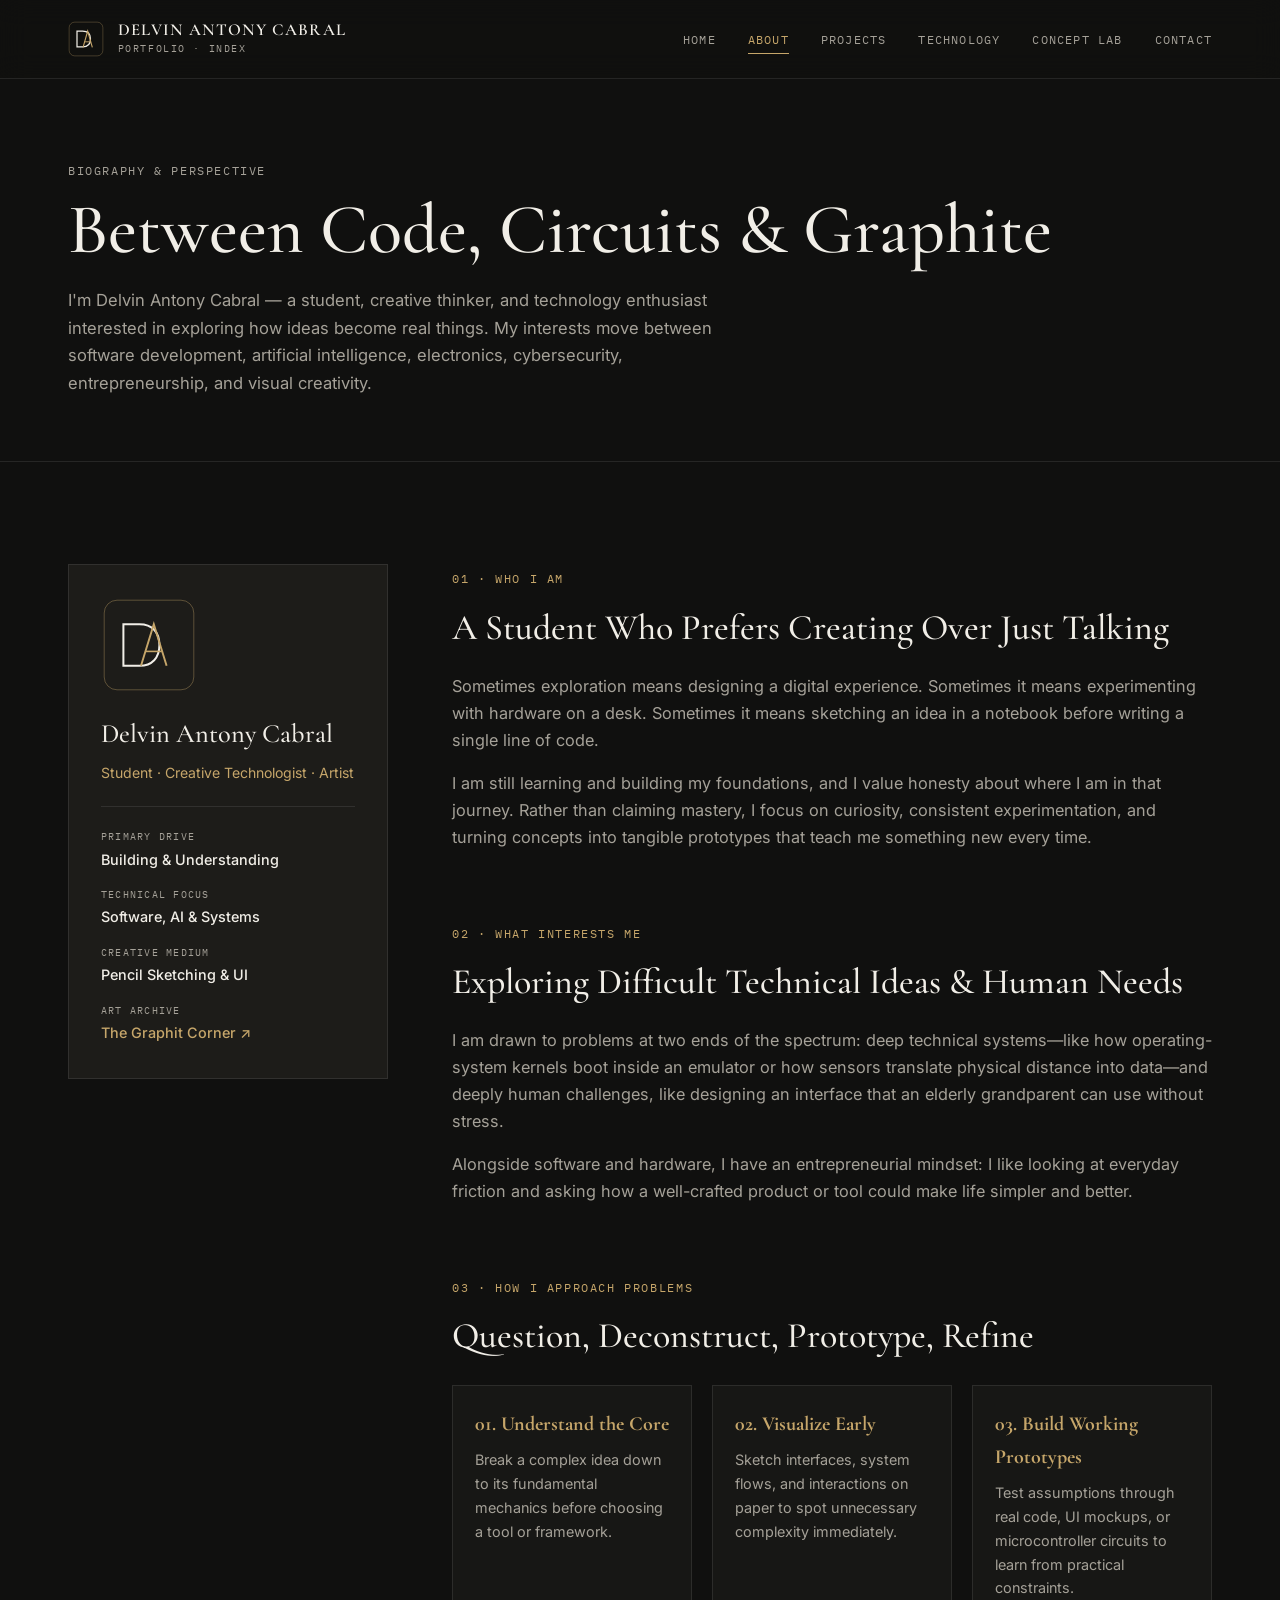
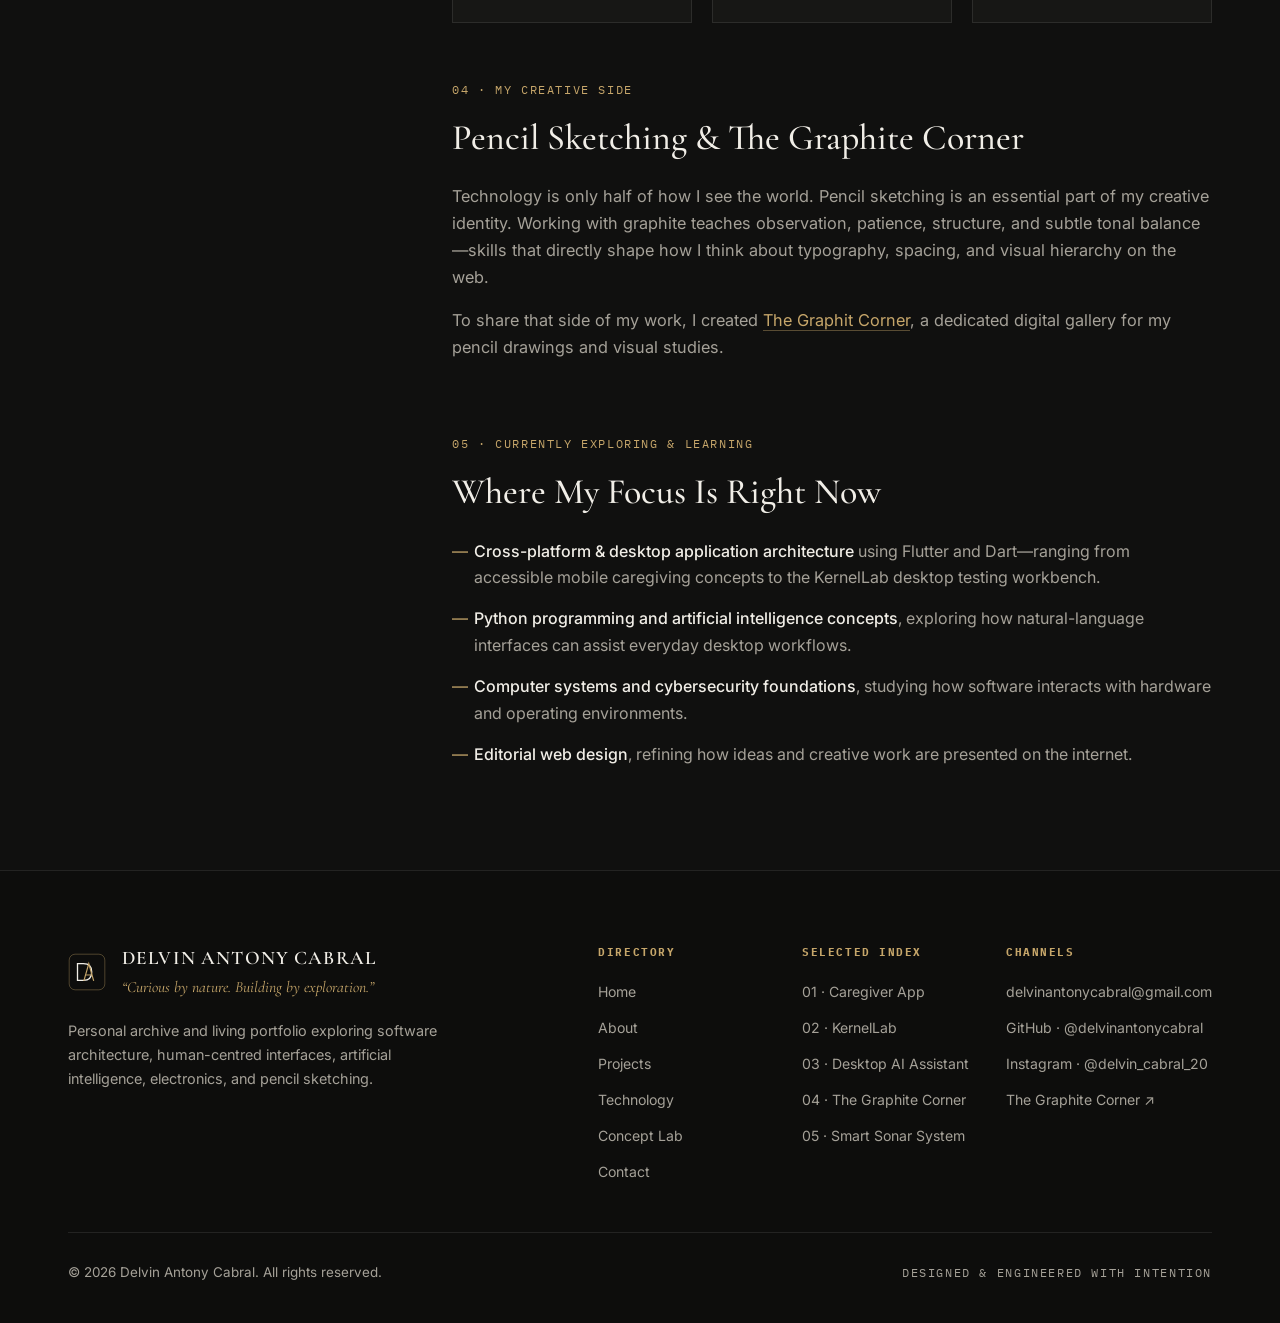
==== commit b67a9663: "Correct 'Graphit' to 'Graphite' in about.html" ====
--- a/about.html
+++ b/about.html
@@ -133,7 +133,7 @@
                 <li><span>PRIMARY DRIVE</span><strong>Building &amp; Understanding</strong></li>
                 <li><span>TECHNICAL FOCUS</span><strong>Software, AI &amp; Systems</strong></li>
                 <li><span>CREATIVE MEDIUM</span><strong>Pencil Sketching &amp; UI</strong></li>
-                <li><span>ART ARCHIVE</span><strong><a href="https://thegraphitcorner.github.io/" target="_blank" rel="noopener noreferrer">The Graphit Corner ↗</a></strong></li>
+                <li><span>ART ARCHIVE</span><strong><a href="https://thegraphitecorner.github.io/" target="_blank" rel="noopener noreferrer">The Graphit Corner ↗</a></strong></li>
               </ul>
             </div>
           </div>
@@ -182,12 +182,12 @@
 
             <article class="narrative-block">
               <span class="mono-tag">04 · MY CREATIVE SIDE</span>
-              <h2>Pencil Sketching &amp; The Graphit Corner</h2>
+              <h2>Pencil Sketching &amp; The Graphite Corner</h2>
               <p>
                 Technology is only half of how I see the world. Pencil sketching is an essential part of my creative identity. Working with graphite teaches observation, patience, structure, and subtle tonal balance—skills that directly shape how I think about typography, spacing, and visual hierarchy on the web.
               </p>
               <p>
-                To share that side of my work, I created <a href="https://thegraphitcorner.github.io/" target="_blank" rel="noopener noreferrer" class="inline-gold-link">The Graphit Corner</a>, a dedicated digital gallery for my pencil drawings and visual studies.
+                To share that side of my work, I created <a href="https://thegraphitecorner.github.io/" target="_blank" rel="noopener noreferrer" class="inline-gold-link">The Graphit Corner</a>, a dedicated digital gallery for my pencil drawings and visual studies.
               </p>
             </article>
 
@@ -247,7 +247,7 @@
               <li><a href="projects.html#caregiver-app">01 · Caregiver App</a></li>
               <li><a href="projects.html#kernellab">02 · KernelLab</a></li>
               <li><a href="projects.html#desktop-ai-assistant">03 · Desktop AI Assistant</a></li>
-              <li><a href="projects.html#websites-experiments">04 · The Graphit Corner</a></li>
+              <li><a href="projects.html#websites-experiments">04 · The Graphite Corner</a></li>
               <li><a href="projects.html#smart-sonar-system">05 · Smart Sonar System</a></li>
             </ul>
           </div>
@@ -258,7 +258,7 @@
               <li><a href="mailto:delvinantonycabral@gmail.com">delvinantonycabral@gmail.com</a></li>
               <li><a href="https://github.com/delvinantonycabral" target="_blank" rel="noopener noreferrer">GitHub · @delvinantonycabral</a></li>
               <li><a href="https://www.instagram.com/delvin_cabral_20/" target="_blank" rel="noopener noreferrer">Instagram · @delvin_cabral_20</a></li>
-              <li><a href="https://thegraphitcorner.github.io/" target="_blank" rel="noopener noreferrer">The Graphit Corner ↗</a></li>
+              <li><a href="https://thegraphitecorner.github.io/" target="_blank" rel="noopener noreferrer">The Graphite Corner ↗</a></li>
             </ul>
           </div>
         </div>
@@ -272,4 +272,4 @@
   </footer>
   <script src="script.js"></script>
 </body>
-</html>+</html>
